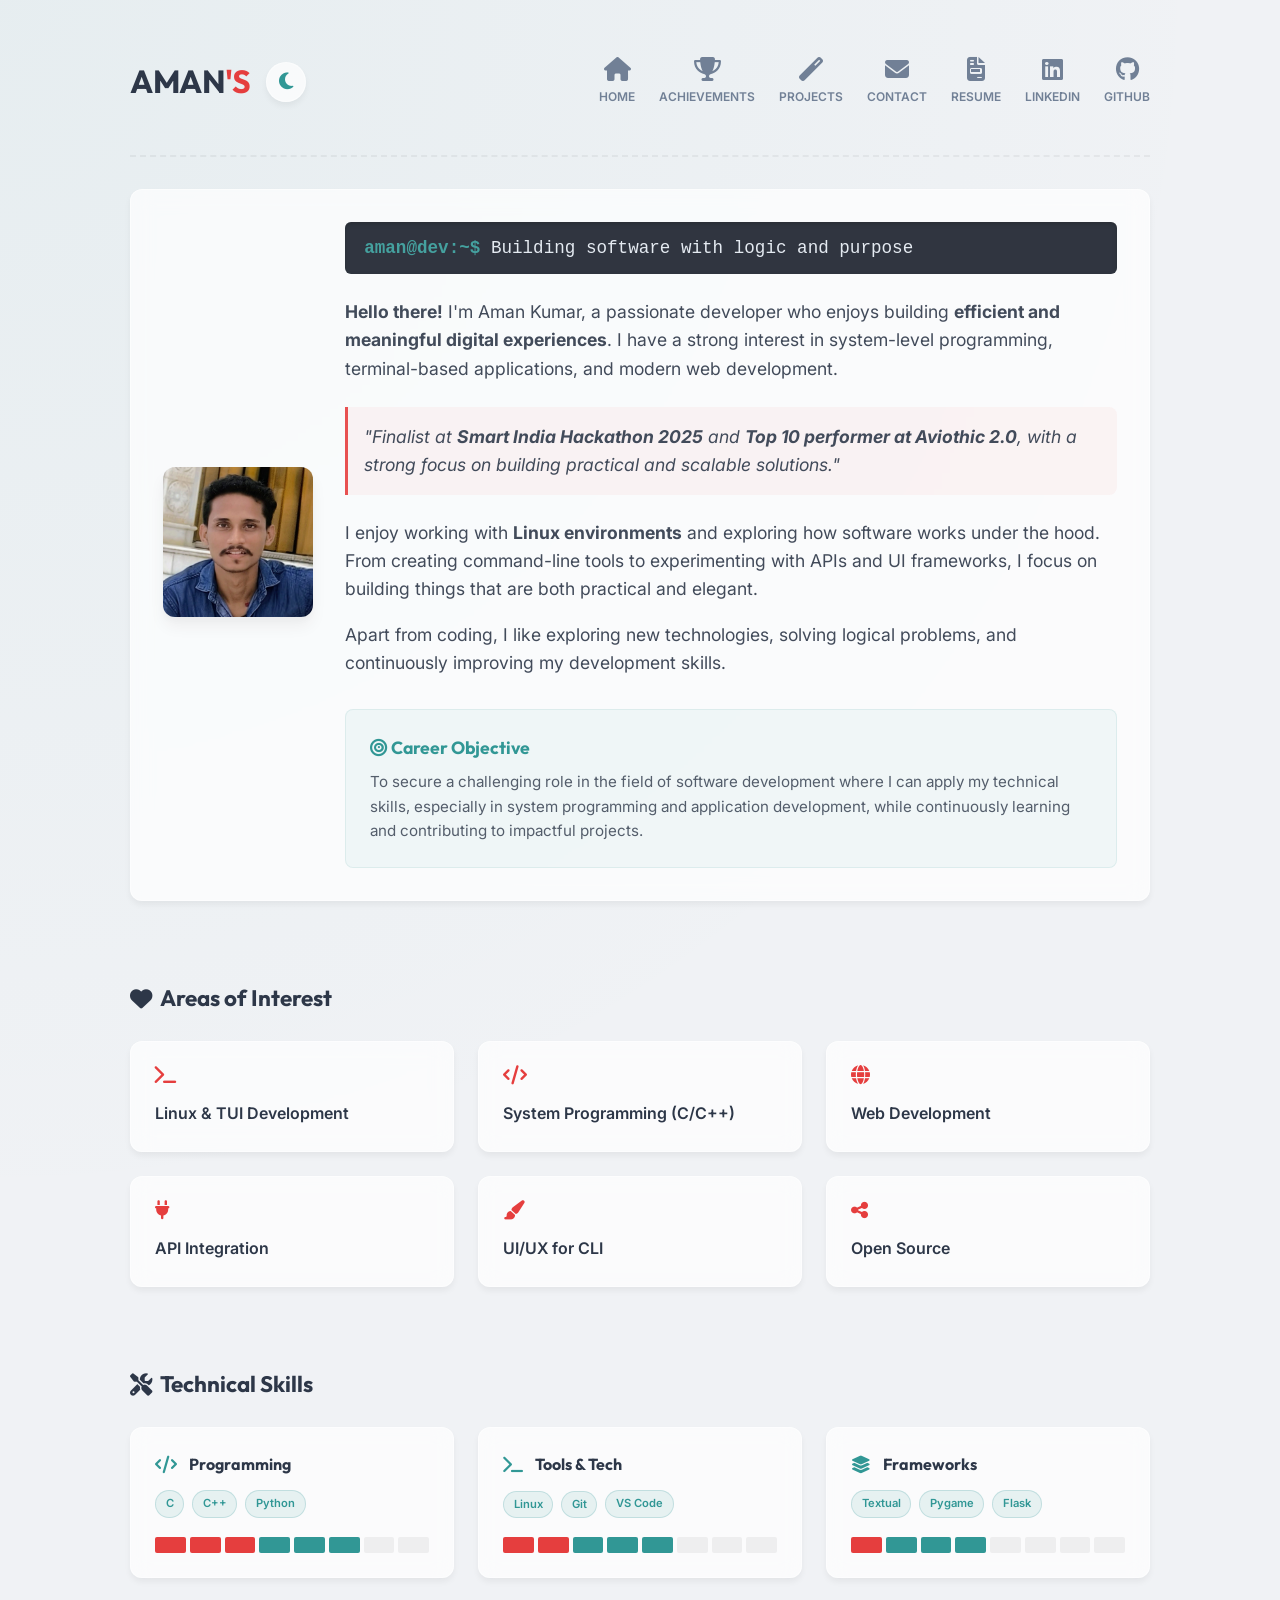
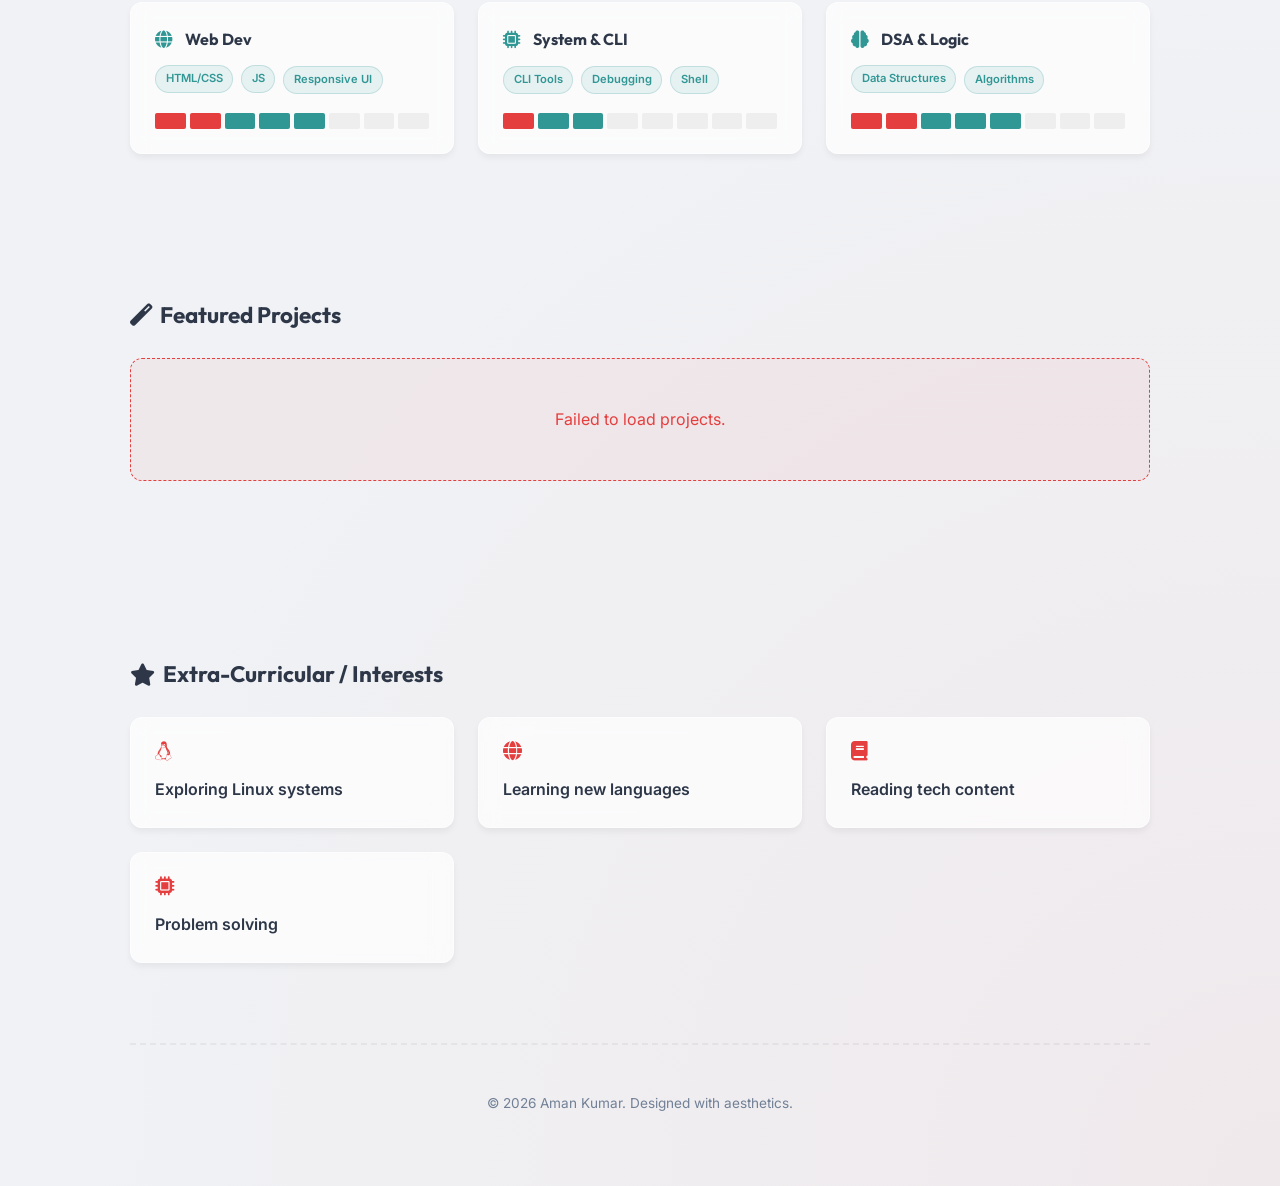
==== index.html @ e07012b9 "Update index.html with explicit featured projects" ====
<!DOCTYPE html>
<html lang="en">

<head>
    <meta charset="UTF-8">
    <meta name="viewport" content="width=device-width, initial-scale=1.0">
    <title>Aman's Portfolio</title>
    <meta name="description" content="A professional portfolio showcasing Aman's web development skills and projects.">
    <link rel="stylesheet" href="style.css">
    <!-- FontAwesome -->
    <link rel="stylesheet" href="https://cdnjs.cloudflare.com/ajax/libs/font-awesome/6.4.0/css/all.min.css">
    <!-- Google Fonts -->
    <link rel="preconnect" href="https://fonts.googleapis.com">
    <link rel="preconnect" href="https://fonts.gstatic.com" crossorigin>
    <link
        href="https://fonts.googleapis.com/css2?family=Inter:wght@300;400;500;600;700&family=Outfit:wght@500;700&display=swap"
        rel="stylesheet">
</head>

<body>
    <div class="shooting-stars-container">
        <div class="star"></div>
        <div class="star"></div>
        <div class="star"></div>
        <div class="star"></div>
        <div class="star"></div>
        <div class="star"></div>
    </div>

    <!-- Full-Screen Loader -->
    <div class="loader-wrapper" id="loader">
        <div class="loader-border">
            <div class="loader-core"></div>
        </div>
        <p class="loader-text">Loading...</p>
    </div>

    <div class="container" id="portfolio-content">
        <!-- Header Section -->
        <header class="header">
            <div class="logo">
                <h1>AMAN<span class="highlight-text">'S</span></h1>
                <button class="theme-toggle" id="theme-toggle" aria-label="Toggle dark mode">
                    <i class="fas fa-moon"></i>
                    <i class="fas fa-sun"></i>
                </button>
            </div>
            <nav class="main-nav">
                <ul>
                    <li><a href="index.html" class="nav-item"><i class="fas fa-home"></i><span>HOME</span></a></li>
                    <li><a href="achievements.html" class="nav-item"><i class="fas fa-trophy"></i><span>ACHIEVEMENTS</span></a></li>
                    <li><a href="projects.html" class="nav-item"><i class="fas fa-magic"></i><span>PROJECTS</span></a></li>
                    <li><a href="contact.html" class="nav-item"><i class="fas fa-envelope"></i><span>CONTACT</span></a></li>
                    <li><a href="resume.html" class="nav-item"><i class="fas fa-file-invoice"></i><span>RESUME</span></a></li>
                    <li><a href="https://www.linkedin.com/in/aman-kumar-44b4183a0/" class="nav-item" target="_blank"><i class="fab fa-linkedin"></i><span>LINKEDIN</span></a></li>

                    <li><a href="https://github.com/Aman-codes0-0" class="nav-item" target="_blank"><i class="fab fa-github"></i><span>GITHUB</span></a></li>
                </ul>
            </nav>
        </header>

        <!-- Hero Section -->
        <section class="hero glass-panel">
            <div class="profile-image-container">
                <!-- Image will be generated and placed here -->
                <img src="aman.jpeg" alt="Profile Picture" class="profile-pic" id="profileImg"
                    onerror="this.src='https://placehold.co/150x150/eff1f5/4c4f69?text=Profile'">
            </div>
            <div class="bio">
                <p class="tagline"><span class="terminal-prompt">aman@dev:~$</span> Building software with logic and purpose</p>
                <p><strong>Hello there!</strong> I'm Aman Kumar, a passionate developer who enjoys building <strong>efficient and meaningful digital experiences</strong>. I have a strong interest in system-level programming, terminal-based applications, and modern web development.</p>
                <p style="border-left: 3px solid var(--accent-red); padding-left: 1rem; font-style: italic; background: rgba(229, 62, 62, 0.05); padding: 1rem; border-radius: 0 8px 8px 0; margin: 1.5rem 0;">"Finalist at <strong>Smart India Hackathon 2025</strong> and <strong>Top 10 performer at Aviothic 2.0</strong>, with a strong focus on building practical and scalable solutions."</p>
                <p>I enjoy working with <strong>Linux environments</strong> and exploring how software works under the hood. From creating command-line tools to experimenting with APIs and UI frameworks, I focus on building things that are both practical and elegant.</p>
                <p>Apart from coding, I like exploring new technologies, solving logical problems, and continuously improving my development skills.</p>
                
                <div class="career-objective">
                    <h3><i class="fas fa-bullseye"></i> Career Objective</h3>
                    <p>To secure a challenging role in the field of software development where I can apply my technical skills, especially in system programming and application development, while continuously learning and contributing to impactful projects.</p>
                </div>


            </div>
        </section>

        <!-- Areas of Interest Section -->
        <section class="areas-section">
            <div class="section-header">
                <h2><i class="fas fa-heart"></i> Areas of Interest</h2>
            </div>
            <div class="areas-list">
                <div class="area-item glass-panel">
                    <i class="fas fa-terminal"></i>
                    <span>Linux & TUI Development</span>
                </div>
                <div class="area-item glass-panel">
                    <i class="fas fa-code"></i>
                    <span>System Programming (C/C++)</span>
                </div>
                <div class="area-item glass-panel">
                    <i class="fas fa-globe"></i>
                    <span>Web Development</span>
                </div>
                <div class="area-item glass-panel">
                    <i class="fas fa-plug"></i>
                    <span>API Integration</span>
                </div>
                <div class="area-item glass-panel">
                    <i class="fas fa-paint-brush"></i>
                    <span>UI/UX for CLI</span>
                </div>
                <div class="area-item glass-panel">
                    <i class="fas fa-share-alt"></i>
                    <span>Open Source</span>
                </div>
            </div>
        </section>

        <!-- Skills Section -->
        <section class="skills-section">
            <div class="section-header">
                <h2><i class="fas fa-tools"></i> Technical Skills</h2>
            </div>
            <div class="skills-grid">
                <div class="skill-card glass-panel">
                    <h3><i class="fas fa-code"></i> Programming</h3>
                    <div class="skill-tags">
                        <span class="skill-chip">C</span>
                        <span class="skill-chip">C++</span>
                        <span class="skill-chip">Python</span>
                    </div>
                    <div class="progress-segmented">
                        <div class="segment fill-red"></div>
                        <div class="segment fill-red"></div>
                        <div class="segment fill-red"></div>
                        <div class="segment fill-primary"></div>
                        <div class="segment fill-primary"></div>
                        <div class="segment fill-primary"></div>
                        <div class="segment empty"></div>
                        <div class="segment empty"></div>
                    </div>
                </div>
                <div class="skill-card glass-panel">
                    <h3><i class="fas fa-terminal"></i> Tools & Tech</h3>
                    <div class="skill-tags">
                        <span class="skill-chip">Linux</span>
                        <span class="skill-chip">Git</span>
                        <span class="skill-chip">VS Code</span>
                    </div>
                    <div class="progress-segmented">
                        <div class="segment fill-red"></div>
                        <div class="segment fill-red"></div>
                        <div class="segment fill-primary"></div>
                        <div class="segment fill-primary"></div>
                        <div class="segment fill-primary"></div>
                        <div class="segment empty"></div>
                        <div class="segment empty"></div>
                        <div class="segment empty"></div>
                    </div>
                </div>
                <div class="skill-card glass-panel">
                    <h3><i class="fas fa-layer-group"></i> Frameworks</h3>
                    <div class="skill-tags">
                        <span class="skill-chip">Textual</span>
                        <span class="skill-chip">Pygame</span>
                        <span class="skill-chip">Flask</span>
                    </div>
                    <div class="progress-segmented">
                        <div class="segment fill-red"></div>
                        <div class="segment fill-primary"></div>
                        <div class="segment fill-primary"></div>
                        <div class="segment fill-primary"></div>
                        <div class="segment empty"></div>
                        <div class="segment empty"></div>
                        <div class="segment empty"></div>
                        <div class="segment empty"></div>
                    </div>
                </div>
                <div class="skill-card glass-panel">
                    <h3><i class="fas fa-globe"></i> Web Dev</h3>
                    <div class="skill-tags">
                        <span class="skill-chip">HTML/CSS</span>
                        <span class="skill-chip">JS</span>
                        <span class="skill-chip">Responsive UI</span>
                    </div>
                    <div class="progress-segmented">
                        <div class="segment fill-red"></div>
                        <div class="segment fill-red"></div>
                        <div class="segment fill-primary"></div>
                        <div class="segment fill-primary"></div>
                        <div class="segment fill-primary"></div>
                        <div class="segment empty"></div>
                        <div class="segment empty"></div>
                        <div class="segment empty"></div>
                    </div>
                </div>
                <div class="skill-card glass-panel">
                    <h3><i class="fas fa-microchip"></i> System & CLI</h3>
                    <div class="skill-tags">
                        <span class="skill-chip">CLI Tools</span>
                        <span class="skill-chip">Debugging</span>
                        <span class="skill-chip">Shell</span>
                    </div>
                    <div class="progress-segmented">
                        <div class="segment fill-red"></div>
                        <div class="segment fill-primary"></div>
                        <div class="segment fill-primary"></div>
                        <div class="segment empty"></div>
                        <div class="segment empty"></div>
                        <div class="segment empty"></div>
                        <div class="segment empty"></div>
                        <div class="segment empty"></div>
                    </div>
                </div>
                <div class="skill-card glass-panel">
                    <h3><i class="fas fa-brain"></i> DSA & Logic</h3>
                    <div class="skill-tags">
                        <span class="skill-chip">Data Structures</span>
                        <span class="skill-chip">Algorithms</span>
                    </div>
                    <div class="progress-segmented">
                        <div class="segment fill-red"></div>
                        <div class="segment fill-red"></div>
                        <div class="segment fill-primary"></div>
                        <div class="segment fill-primary"></div>
                        <div class="segment fill-primary"></div>
                        <div class="segment empty"></div>
                        <div class="segment empty"></div>
                        <div class="segment empty"></div>
                    </div>
                </div>
            </div>

        </section>

        <!-- Projects Section -->
        <section class="projects-section" id="projects">
            <div class="section-header">
                <h2><i class="fas fa-magic"></i> Featured Projects</h2>
            </div>
            <div class="projects-grid" id="github-projects">
                <!-- Loading State -->
                <div class="project-loader">
                    <div class="loader-border">
                        <div class="loader-core"></div>
                    </div>
                    <p>Fetching repositories from GitHub...</p>
                </div>
            </div>
        </section>

        <!-- Extra-Curricular Section -->
        <section class="interests-section">
            <div class="section-header">
                <h2><i class="fas fa-star"></i> Extra-Curricular / Interests</h2>
            </div>
            <div class="interest-list">
                <div class="interest-item glass-panel">
                    <i class="fab fa-linux"></i>
                    <span>Exploring Linux systems</span>
                </div>
                <div class="interest-item glass-panel">
                    <i class="fas fa-globe"></i>
                    <span>Learning new languages</span>
                </div>
                <div class="interest-item glass-panel">
                    <i class="fas fa-book"></i>
                    <span>Reading tech content</span>
                </div>
                <div class="interest-item glass-panel">
                    <i class="fas fa-microchip"></i>
                    <span>Problem solving</span>
                </div>
            </div>
        </section>

        <!-- Footer Section -->
        <footer>
            <p>&copy; 2026 Aman Kumar. Designed with aesthetics.</p>
        </footer>
    </div>
    <script>
        // Theme Management
        const themeToggle = document.getElementById('theme-toggle');
        const currentTheme = localStorage.getItem('theme');

        if (currentTheme) {
            document.documentElement.setAttribute('data-theme', currentTheme);
        }

        themeToggle.addEventListener('click', () => {
            let theme = document.documentElement.getAttribute('data-theme');
            if (theme === 'dark') {
                theme = 'light';
                document.documentElement.removeAttribute('data-theme');
            } else {
                theme = 'dark';
                document.documentElement.setAttribute('data-theme', 'dark');
            }
            localStorage.setItem('theme', theme);
        });

        // Hide loader when page is fully loaded
        window.addEventListener('load', function () {
            setTimeout(function () {
                const loader = document.getElementById('loader');
                if (loader) {
                    loader.style.opacity = '0';
                    loader.style.pointerEvents = 'none';
                }
            }, 500); 
            
            // Fetch GitHub Projects
            fetchGitHubProjects();
        });

        async function fetchGitHubProjects() {
            const container = document.getElementById('github-projects');
            const username = 'Aman-codes0-0';
            
            try {
                // Fetch all repos to sort them by stars manually
                const response = await fetch(`https://api.github.com/users/${username}/repos?per_page=100`);
                if (!response.ok) throw new Error('GitHub API request failed');
                
                const allRepos = await response.json();
                
                // List of explicit featured projects
                const featuredRepoNames = ['Termi-music', 'LexAnalytica', 'Aviothic2.0_codeforgers'];
                const originalRepos = featuredRepoNames.map(name => 
                    allRepos.find(r => r.name.toLowerCase() === name.toLowerCase())
                ).filter(Boolean);
                
                container.innerHTML = '';
                
                if (originalRepos.length === 0) {
                    container.innerHTML = '<p class="error-msg">No public repositories found.</p>';
                    return;
                }

                // Process each repo in parallel
                const projectPromises = originalRepos.map(async (repo, index) => {
                    const card = document.createElement('div');
                    card.className = 'project-card glass-panel';
                    card.style.animationDelay = `${index * 0.1}s`;
                    
                    const colors = ['#319795', '#e53e3e', '#4fd1c5', '#f87171', '#6366f1', '#a855f7'];
                    const randomColor = colors[index % colors.length];
                    const ogImageUrl = `https://opengraph.githubassets.com/1/${username}/${repo.name}`;
                    
                    // Fetch images from README
                    let images = [ogImageUrl]; // Default to OG image
                    try {
                        const readmeResponse = await fetch(`https://api.github.com/repos/${username}/${repo.name}/readme`);
                        if (readmeResponse.ok) {
                            const readmeData = await readmeResponse.json();
                            const content = atob(readmeData.content);
                            
                            // Regex to find images
                            const imgRegex = /(?:!\[.*?\]\((.*?)\)|<img.*?src=["'](.*?)["'])/g;
                            let match;
                            const extractedImages = [];
                            
                            while ((match = imgRegex.exec(content)) !== null) {
                                let imgUrl = match[1] || match[2];
                                if (imgUrl && !imgUrl.startsWith('http')) {
                                    // Resolve relative paths
                                    imgUrl = `https://raw.githubusercontent.com/${username}/${repo.name}/${repo.default_branch || 'main'}/${imgUrl.replace(/^\.\//, '')}`;
                                }
                                if (imgUrl && !imgUrl.includes('.svg')) { // Skip icons/badges
                                    extractedImages.push(imgUrl);
                                }
                            }
                            
                            if (extractedImages.length > 0) {
                                images = extractedImages.slice(0, 5); // Max 5 images
                            }
                        }
                    } catch (e) {
                        console.warn(`Could not fetch README for ${repo.name}`, e);
                    }

                    let langIcon = 'fa-code';
                    if (repo.language === 'Python') langIcon = 'fa-brands fa-python';
                    else if (repo.language === 'JavaScript') langIcon = 'fa-brands fa-js';
                    else if (repo.language === 'TypeScript') langIcon = 'fa-brands fa-js';
                    else if (repo.language === 'C++') langIcon = 'fa-solid fa-c';
                    else if (repo.language === 'HTML') langIcon = 'fa-brands fa-html5';
                    else if (repo.language === 'CSS') langIcon = 'fa-brands fa-css3-alt';

                    card.innerHTML = `
                        <div class="project-image" id="slider-${repo.id}">
                            <div class="slider-container">
                                ${images.map(img => `<div class="slide"><img src="${img}" alt="${repo.name}" onerror="this.src='${ogImageUrl}'"></div>`).join('')}
                            </div>
                            ${images.length > 1 ? `
                                <button class="slider-arrow arrow-prev" onclick="moveSlider('${repo.id}', -1)"><i class="fas fa-chevron-left"></i></button>
                                <button class="slider-arrow arrow-next" onclick="moveSlider('${repo.id}', 1)"><i class="fas fa-chevron-right"></i></button>
                                <div class="slider-dots">
                                    ${images.map((_, i) => `<div class="dot ${i === 0 ? 'active' : ''}" onclick="setSlider('${repo.id}', ${i})"></div>`).join('')}
                                </div>
                            ` : ''}
                        </div>
                        <div class="project-content">
                            <h3>${repo.name}</h3>
                            <p class="client">${repo.description || 'Exploring code and building solutions. Check out the repository for more details.'}</p>
                            <div class="project-stats">
                                <span><i class="fas fa-star"></i> ${repo.stargazers_count}</span>
                                <span><i class="fas fa-code-branch"></i> ${repo.forks_count}</span>
                                ${repo.language ? `<span><i class="${langIcon}" style="color: ${randomColor}"></i> ${repo.language}</span>` : ''}
                            </div>
                            <div class="tags">
                                <a href="${repo.html_url}" target="_blank" class="tag tag-primary">View Repo <i class="fas fa-external-link-alt" style="font-size: 0.7rem;"></i></a>
                            </div>
                        </div>
                    `;
                    container.appendChild(card);
                    
                    // Initialize state for this slider
                    sliderStates[repo.id] = { current: 0, total: images.length };
                });
                
                await Promise.all(projectPromises);
                
            } catch (error) {
                console.error('Error fetching GitHub repos:', error);
                container.innerHTML = `<div class="error-msg"><p>Failed to load projects.</p></div>`;
            }
        }

        const sliderStates = {};

        function moveSlider(id, direction) {
            const state = sliderStates[id];
            state.current = (state.current + direction + state.total) % state.total;
            updateSliderUI(id);
        }

        function setSlider(id, index) {
            sliderStates[id].current = index;
            updateSliderUI(id);
        }

        function updateSliderUI(id) {
            const state = sliderStates[id];
            const container = document.querySelector(`#slider-${id} .slider-container`);
            const dots = document.querySelectorAll(`#slider-${id} .dot`);
            
            container.style.transform = `translateX(-${state.current * 100}%)`;
            dots.forEach((dot, i) => {
                dot.classList.toggle('active', i === state.current);
            });
        }
    </script>
</body>

</html>
---- style.css ----
/* Base Variables and Reset */
:root {
    --bg-color: #f0f2f5;
    --text-color: #2d3748;
    --text-light: #718096;
    --primary-color: #319795;
    --accent-red: #e53e3e;
    --card-bg: rgba(255, 255, 255, 0.7);
    --border-color: rgba(255, 255, 255, 0.5);
    --shadow-sm: 0 4px 6px rgba(0, 0, 0, 0.05);
    --shadow-md: 0 10px 15px rgba(0, 0, 0, 0.05), 0 4px 6px rgba(0, 0, 0, 0.02);
    --shadow-hover: 0 20px 25px rgba(0, 0, 0, 0.1), 0 10px 10px rgba(0, 0, 0, 0.04);
    --transition: all 0.3s cubic-bezier(0.25, 0.8, 0.25, 1);
    --header-dashed: rgba(0, 0, 0, 0.05);
}

[data-theme="dark"] {
    --bg-color: #020617; /* Deep space black */
    --text-color: #f1f5f9;
    --text-light: #94a3b8;
    --primary-color: #4fd1c5;
    --accent-red: #f87171;
    --card-bg: rgba(15, 23, 42, 0.7);
    --border-color: rgba(255, 255, 255, 0.1);
    --header-dashed: rgba(255, 255, 255, 0.05);
}

[data-theme="dark"] body {
    background-image: 
        radial-gradient(1px 1px at 25px 35px, white, rgba(255, 255, 255, 0)),
        radial-gradient(1px 1px at 50px 100px, white, rgba(255, 255, 255, 0)),
        radial-gradient(1.5px 1.5px at 125px 45px, white, rgba(255, 255, 255, 0)),
        radial-gradient(1px 1px at 150px 150px, white, rgba(255, 255, 255, 0)),
        radial-gradient(1.5px 1.5px at 200px 75px, white, rgba(255, 255, 255, 0)),
        radial-gradient(circle at 50% 50%, rgba(79, 209, 197, 0.05), transparent 60%),
        radial-gradient(circle at 80% 20%, rgba(248, 113, 113, 0.05), transparent 50%);
    background-size: 250px 250px, 250px 250px, 250px 250px, 250px 250px, 250px 250px, 100% 100%, 100% 100%;
    animation: spaceMove 150s linear infinite, twinkleStars 8s ease-in-out infinite;
    position: relative;
    overflow-x: hidden;
}

/* Shooting Stars Container */
.shooting-stars-container {
    position: fixed;
    top: 0;
    left: 0;
    width: 100%;
    height: 100%;
    z-index: -1;
    pointer-events: none;
    display: none;
}

[data-theme="dark"] .shooting-stars-container {
    display: block;
}

.star {
    position: absolute;
    width: 2px;
    height: 100px;
    background: linear-gradient(to bottom, #fff, transparent);
    opacity: 0;
    transform: rotate(45deg);
}

/* Individual Star Animations */
.star:nth-child(1) { top: -10%; left: 80%; animation: shoot1 15s infinite; }
.star:nth-child(2) { top: -10%; left: 40%; animation: shoot2 25s infinite; animation-delay: 5s; }
.star:nth-child(3) { top: -10%; left: 60%; animation: shoot1 20s infinite; animation-delay: 10s; }
.star:nth-child(4) { top: -10%; left: 90%; animation: shoot2 18s infinite; animation-delay: 2s; }
.star:nth-child(5) { top: -10%; left: 20%; animation: shoot1 22s infinite; animation-delay: 15s; }
.star:nth-child(6) { top: -10%; left: 70%; animation: shoot2 30s infinite; animation-delay: 7s; }

@keyframes shoot1 {
    0% { transform: translate(0, 0) rotate(45deg); opacity: 0; }
    1% { opacity: 1; }
    5% { transform: translate(-100vw, 100vh) rotate(45deg); opacity: 0; }
    100% { transform: translate(-100vw, 100vh) rotate(45deg); opacity: 0; }
}

@keyframes shoot2 {
    0% { transform: translate(0, 0) rotate(45deg); opacity: 0; }
    1% { opacity: 1; }
    5% { transform: translate(-80vw, 80vh) rotate(45deg); opacity: 0; }
    100% { transform: translate(-80vw, 80vh) rotate(45deg); opacity: 0; }
}

@keyframes spaceMove {
    from { background-position: 0 0, 0 0, 0 0, 0 0, 0 0, 0 0, 0 0; }
    to { background-position: 250px 500px, -250px 250px, 500px -250px, 250px -500px, -500px 250px, 0 0, 0 0; }
}

@keyframes twinkleStars {
    0%, 100% { opacity: 0.8; }
    50% { opacity: 1; }
}



* {
    margin: 0;
    padding: 0;
    box-sizing: border-box;
}

html {
    scroll-behavior: smooth;
}

body {
    font-family: 'Inter', sans-serif;
    background-color: var(--bg-color);
    background-image: radial-gradient(circle at top left, rgba(49, 151, 149, 0.05) 0%, transparent 40%),
        radial-gradient(circle at bottom right, rgba(229, 62, 62, 0.05) 0%, transparent 40%);
    color: var(--text-color);
    line-height: 1.6;
    min-height: 100vh;
    transition: background-color 0.5s ease, background-image 0.5s ease;
}


h1,
h2,
h3,
h4 {
    font-family: 'Outfit', sans-serif;
    color: var(--text-color);
}

a {
    text-decoration: none;
    color: inherit;
    transition: var(--transition);
}

ul {
    list-style: none;
}

.container {
    max-width: 1100px;
    margin: 0 auto;
    padding: clamp(1rem, 5vw, 2.5rem);
    width: 100%;
}

/* Typography Highlights */
.highlight-text {
    color: var(--accent-red);
}

.highlight-link {
    color: var(--accent-red);
    font-weight: 500;
}

.highlight-link:hover {
    color: #c53030;
    text-decoration: underline;
}

/* Glassmorphism Panel Utility */
.glass-panel {
    background: var(--card-bg);
    backdrop-filter: blur(10px);
    -webkit-backdrop-filter: blur(10px);
    border: 1px solid var(--border-color);
    border-radius: 12px;
    box-shadow: var(--shadow-sm);
    transition: var(--transition);
}

.glass-panel:hover {
    box-shadow: var(--shadow-md);
}

/* Full-Screen Loader */
.loader-wrapper {
    position: fixed;
    top: 0;
    left: 0;
    width: 100vw;
    height: 100vh;
    background-color: var(--bg-color);
    display: flex;
    flex-direction: column;
    justify-content: center;
    align-items: center;
    z-index: 9999;
    transition: opacity 0.5s ease;
}

.loader-border {
    width: 80px;
    height: 80px;
    border: 5px solid rgba(49, 151, 149, 0.2);
    border-top-color: var(--primary-color);
    border-radius: 50%;
    animation: spin 1s linear infinite;
    margin-bottom: 1.5rem;
    display: flex;
    justify-content: center;
    align-items: center;
}

.loader-core {
    width: 24px;
    height: 24px;
    background-color: var(--accent-red);
    border-radius: 50%;
    animation: pulse 1s ease-in-out infinite alternate;
}

.loader-text {
    font-family: 'Outfit', sans-serif;
    font-weight: 700;
    font-size: 1.2rem;
    color: var(--primary-color);
    letter-spacing: 2px;
    text-transform: uppercase;
    animation: pulse-text 1.5s ease-in-out infinite alternate;
}

@keyframes spin {
    to {
        transform: rotate(360deg);
    }
}

@keyframes pulse {
    from {
        transform: scale(0.8);
        opacity: 0.5;
    }

    to {
        transform: scale(1.2);
        opacity: 1;
    }
}

@keyframes pulse-text {
    from {
        opacity: 0.5;
    }

    to {
        opacity: 1;
    }
}

/* Header */
.header {
    display: flex;
    justify-content: space-between;
    align-items: center;
    padding: 1rem 0 3rem;
    border-bottom: 2px dashed var(--header-dashed);
    margin-bottom: 2rem;
}

.logo {
    display: flex;
    align-items: center;
    gap: 1rem;
}

.logo h1 {
    font-size: 2rem;
    font-weight: 700;
    letter-spacing: -0.5px;
}

.main-nav ul {
    display: flex;
    gap: 1.5rem;
}

.nav-item {
    display: flex;
    flex-direction: column;
    align-items: center;
    font-size: 0.75rem;
    font-weight: 600;
    text-transform: uppercase;
    color: var(--text-light);
    gap: 0.4rem;
}

.nav-item i {
    font-size: 1.5rem;
    transition: var(--transition);
}

.nav-item:hover {
    color: var(--text-color);
}

.nav-item:hover i {
    transform: translateY(-3px);
    color: var(--accent-red);
}

/* Hero Section */
.hero {
    display: flex;
    align-items: center;
    padding: 2rem;
    gap: 2rem;
    margin-bottom: 3rem;
}

.profile-image-container {
    flex-shrink: 0;
}

.profile-pic {
    width: 150px;
    height: 150px;
    border-radius: 12px;
    object-fit: cover;
    box-shadow: var(--shadow-md);
}

.bio p {
    font-size: 1.1rem;
    color: var(--text-color);
    opacity: 0.9;
    margin-bottom: 1.1rem;
}

.tagline {
    font-size: 1.1rem !important;
    color: #e2e8f0 !important;
    padding: 0.75rem 1.2rem;
    border-radius: 6px;
    font-family: 'Courier New', Courier, monospace;
    display: block;
    width: 100%;
    margin-bottom: 1.5rem !important;
    background: #1a202c;
    box-shadow: inset 0 2px 4px rgba(0,0,0,0.3);
    word-break: break-all;
    overflow-wrap: break-word;
}

.terminal-prompt {
    color: var(--primary-color);
    font-weight: 700;
}

.career-objective {
    margin-top: 2rem;
    padding: 1.5rem;
    background: rgba(49, 151, 149, 0.05);
    border-radius: 8px;
    border: 1px solid rgba(49, 151, 149, 0.1);
}

.career-objective h3 {
    font-size: 1.1rem;
    margin-bottom: 0.5rem;
    color: var(--primary-color);
}

.career-objective p {
    font-size: 0.95rem;
    color: var(--text-color);
    opacity: 0.8;
    margin-bottom: 0;
}

/* Sections Header */
.section-header {
    display: flex;
    align-items: center;
    margin-bottom: 1.5rem;
}

.section-header h2 {
    font-size: 1.4rem;
    display: flex;
    align-items: center;
    gap: 0.5rem;
}

/* Skills Section */
.skills-section {
    margin-bottom: 3rem;
}

.skills-grid {
    display: grid;
    grid-template-columns: repeat(3, 1fr);
    gap: 1.5rem;
}

.skill-card h3 {
    font-size: 1rem;
    margin-bottom: 0.8rem;
    display: flex;
    align-items: center;
    gap: 0.75rem;
}

.skill-card h3 i {
    color: var(--primary-color);
    font-size: 1.1rem;
}

.skill-tags {
    display: flex;
    flex-wrap: wrap;
    gap: 0.5rem;
    margin-bottom: 1.2rem;
}

.skill-chip {
    font-size: 0.7rem;
    font-weight: 600;
    padding: 0.25rem 0.6rem;
    background: rgba(49, 151, 149, 0.1);
    color: var(--primary-color);
    border: 1px solid rgba(49, 151, 149, 0.2);
    border-radius: 50px;
    transition: var(--transition);
}

.skill-card:hover .skill-chip {
    background: var(--primary-color);
    color: white;
}

.skill-card {
    padding: 1.5rem;
    position: relative;
    transition: transform 0.4s cubic-bezier(0.175, 0.885, 0.32, 1.275), 
                box-shadow 0.4s ease, 
                border-color 0.4s ease;
}

.skill-card:hover {
    transform: translateY(-10px) scale(1.02);
    border-color: var(--primary-color);
    box-shadow: 0 10px 30px rgba(79, 209, 197, 0.2);
}

[data-theme="dark"] .skill-card:hover {
    box-shadow: 0 0 20px rgba(79, 209, 197, 0.3);
}


.progress-segmented {
    display: flex;
    gap: 4px;
}

.segment {
    height: 16px;
    flex: 1;
    border-radius: 2px;
}

.segment.fill-red {
    background-color: var(--accent-red);
}

.segment.fill-primary {
    background-color: var(--primary-color);
}

.segment.empty {
    background-color: rgba(0, 0, 0, 0.05);
}

/* Projects Section */
.projects-section, .projects-page-content {
    padding: 6rem 0;
}

.projects-grid {
    display: grid;
    grid-template-columns: repeat(3, 1fr);
    gap: 2rem 1.5rem;
}

.project-card {
    opacity: 0;
    animation: cardEntrance 0.6s ease forwards;
    border: 1px solid var(--border-color);
    background: var(--card-bg);
    display: flex;
    flex-direction: column;
    overflow: hidden;
    transition: all 0.4s cubic-bezier(0.175, 0.885, 0.32, 1.275);
}

.project-card:hover {
    transform: translateY(-10px) scale(1.02);
    border-color: var(--primary-color);
    box-shadow: 0 0 20px rgba(79, 209, 197, 0.2), 
                0 0 40px rgba(79, 209, 197, 0.1);
}

[data-theme="dark"] .project-card:hover {
    box-shadow: 0 0 25px rgba(79, 209, 197, 0.4), 
                0 0 50px rgba(79, 209, 197, 0.1);
    background: rgba(15, 23, 42, 0.9);
}

.project-image {
    width: 100%;
    height: 180px;
    overflow: hidden;
    position: relative;
    background: #1a202c;
    border-bottom: 1px solid var(--border-color);
}

.slider-container {
    width: 100%;
    height: 100%;
    display: flex;
    transition: transform 0.5s cubic-bezier(0.4, 0, 0.2, 1);
}

.slide {
    min-width: 100%;
    height: 100%;
    position: relative;
}

.slide img {
    width: 100%;
    height: 100%;
    object-fit: cover;
}

.slider-arrow {
    position: absolute;
    top: 50%;
    transform: translateY(-50%);
    background: rgba(0, 0, 0, 0.5);
    color: white;
    width: 30px;
    height: 30px;
    border-radius: 50%;
    display: flex;
    justify-content: center;
    align-items: center;
    cursor: pointer;
    z-index: 10;
    border: none;
    opacity: 0;
    transition: opacity 0.3s ease;
    font-size: 0.8rem;
}

.project-card:hover .slider-arrow {
    opacity: 1;
}

.arrow-prev { left: 10px; }
.arrow-next { right: 10px; }

.slider-dots {
    position: absolute;
    bottom: 10px;
    left: 50%;
    transform: translateX(-50%);
    display: flex;
    gap: 5px;
    z-index: 10;
}

.dot {
    width: 6px;
    height: 6px;
    border-radius: 50%;
    background: rgba(255, 255, 255, 0.3);
    cursor: pointer;
    transition: background 0.3s ease;
}

.dot.active {
    background: var(--primary-color);
    transform: scale(1.2);
}

.project-image::after {
    content: '';
    position: absolute;
    top: 0;
    left: 0;
    width: 100%;
    height: 100%;
    background: linear-gradient(to bottom, transparent 70%, rgba(0,0,0,0.4));
    pointer-events: none;
    z-index: 5;
}

.project-content {
    padding: 1.5rem;
    flex-grow: 1;
    display: flex;
    flex-direction: column;
}

.project-content h3 {
    font-size: 1.2rem;
    margin-bottom: 0.75rem;
    color: var(--primary-color);
    letter-spacing: -0.5px;
}

.client {
    font-size: 0.9rem;
    line-height: 1.5;
    color: var(--text-light);
    margin-bottom: 1.5rem;
    display: -webkit-box;
    -webkit-line-clamp: 3;
    line-clamp: 3;
    -webkit-box-orient: vertical;
    overflow: hidden;
}

.project-stats {
    display: flex;
    gap: 1.2rem;
    font-size: 0.85rem;
    font-weight: 500;
    margin-bottom: 1.5rem;
    padding-top: 1rem;
    border-top: 1px dashed var(--border-color);
}

.tags {
    display: flex;
    flex-wrap: wrap;
    gap: 0.6rem;
}

.tag {
    display: inline-flex;
    align-items: center;
    justify-content: center;
    padding: 0.4rem 0.9rem;
    border-radius: 50px;
    font-size: 0.8rem;
    font-weight: 600;
    transition: var(--transition);
    color: white;
    white-space: nowrap;
}

.tag-primary {
    background: var(--primary-color);
}

.tag-red {
    background: var(--accent-red);
}

.tag:hover {
    transform: translateY(-2px);
    box-shadow: 0 5px 15px rgba(0,0,0,0.2);
    filter: brightness(1.1);
}

/* GitHub Dynamic Styles */
.project-stats {
    display: flex;
    gap: 1rem;
    font-size: 0.8rem;
    color: var(--text-light);
    margin-bottom: 1rem;
}

.project-stats span {
    display: flex;
    align-items: center;
    gap: 0.4rem;
}

.project-stats i.fa-star {
    color: #ecc94b; /* Gold */
}

.project-stats i.fa-code-branch {
    color: var(--primary-color);
}

.project-loader {
    grid-column: 1 / -1;
    display: flex;
    flex-direction: column;
    align-items: center;
    padding: 3rem;
    color: var(--primary-color);
    gap: 1rem;
}

.error-msg {
    grid-column: 1 / -1;
    text-align: center;
    padding: 3rem;
    background: rgba(229, 62, 62, 0.05);
    border: 1px dashed var(--accent-red);
    border-radius: 12px;
    color: var(--accent-red);
}

.error-msg i {
    font-size: 2rem;
    margin-bottom: 1rem;
}

.retry-btn {
    margin-top: 1rem;
    padding: 0.5rem 1.5rem;
    background: var(--accent-red);
    color: white;
    border: none;
    border-radius: 4px;
    cursor: pointer;
    font-weight: 600;
}

@keyframes cardEntrance {
    from {
        opacity: 0;
        transform: translateY(20px);
    }
    to {
        opacity: 1;
        transform: translateY(0);
    }
}

.project-card {
    opacity: 0;
    animation: cardEntrance 0.6s ease forwards;
}

/* Footer */
footer {
    text-align: center;
    padding: 3rem 0 2rem;
    font-size: 0.85rem;
    color: var(--text-light);
    border-top: 2px dashed rgba(0, 0, 0, 0.05);
    margin-top: 3rem;
}

/* Responsive */
/* Responsive Design */
@media (max-width: 1024px) {
    .skills-grid, .projects-grid {
        grid-template-columns: repeat(2, 1fr);
    }
}

@media (max-width: 768px) {
    .header {
        flex-direction: column;
        text-align: center;
        gap: 2rem;
        padding-bottom: 2rem;
    }

    .main-nav ul {
        flex-wrap: wrap;
        justify-content: center;
        gap: 1.2rem;
    }

    .hero {
        flex-direction: column;
        text-align: center;
        padding: 1.5rem;
    }

    .profile-pic {
        width: 130px;
        height: 130px;
    }

    .interest-list, .areas-list {
        grid-template-columns: 1fr;
    }

    .section-header h2 {
        font-size: 1.2rem;
    }
    
    .resume-grid {
        grid-template-columns: 1fr !important;
        gap: 2rem !important;
    }
}

@media (max-width: 480px) {
    .container {
        padding: 1rem;
    }

    .logo h1 {
        font-size: 1.7rem;
    }

    .nav-item i {
        font-size: 1.3rem;
    }

    .nav-item span {
        font-size: 0.65rem;
    }

    .skills-grid, .projects-grid {
        grid-template-columns: 1fr;
    }

    .bio p {
        font-size: 1rem;
    }

    .tagline {
        font-size: 0.8rem !important;
        padding: 0.5rem 0.8rem;
        width: 100%;
        white-space: normal;
        line-height: 1.4;
    }

    .hero {
        padding: 1rem;
        width: 100%;
    }

    .bio p {
        font-size: 0.95rem;
    }
}

/* CTA Button */
.cta-button {
    display: inline-flex;
    align-items: center;
    gap: 0.75rem;
    background-color: var(--primary-color);
    color: white;
    padding: 1rem 2rem;
    border-radius: 50px;
    font-size: 1.1rem;
    font-weight: 600;
    box-shadow: var(--shadow-md);
    transition: var(--transition);
}

.cta-button:hover {
    background-color: #28807d;
    /* slightly darker teal */
    transform: translateY(-3px);
    box-shadow: var(--shadow-hover);
    color: white;
}

.cta-button i {
    transition: transform 0.3s ease;
}

/* Theme Toggle Button */
.theme-toggle {
    background: var(--card-bg);
    border: 1px solid var(--border-color);
    width: 40px;
    height: 40px;
    border-radius: 50%;
    display: flex;
    justify-content: center;
    align-items: center;
    cursor: pointer;
    font-size: 1.2rem;
    color: var(--primary-color);
    transition: var(--transition);
    box-shadow: var(--shadow-sm);
}

.theme-toggle:hover {
    transform: rotate(15deg) scale(1.1);
    box-shadow: var(--shadow-md);
}

.theme-toggle .fa-sun { display: none; }
[data-theme="dark"] .theme-toggle .fa-sun { display: block; }
[data-theme="dark"] .theme-toggle .fa-moon { display: none; }

.cta-button:hover i {
    transform: translateY(3px);
    /* small arrow bounce */
}

/* New Sections Styles */
.interests-section, .areas-section, .achievements-section {
    margin-top: 5rem;
    margin-bottom: 5rem;
}


.interest-list, .areas-list {
    display: grid;
    grid-template-columns: repeat(3, 1fr);
    gap: 1.5rem;
}

.interest-item, .area-item {
    padding: 1.5rem;
    display: flex;
    flex-direction: column;
    align-items: flex-start;
    gap: 1rem;
    font-weight: 600;
    transition: transform 0.4s cubic-bezier(0.175, 0.885, 0.32, 1.275), 
                box-shadow 0.4s ease, 
                border-color 0.4s ease;
}

.interest-item:hover, .area-item:hover {
    transform: translateY(-10px) scale(1.02);
    border-color: var(--accent-red);
    box-shadow: 0 10px 30px rgba(229, 62, 62, 0.2);
}

[data-theme="dark"] .interest-item:hover, [data-theme="dark"] .area-item:hover {
    box-shadow: 0 0 20px rgba(229, 62, 62, 0.3);
}

.interest-item i, .area-item i {
    color: var(--accent-red);
    font-size: 1.2rem;
}

.skills-category {
    margin-bottom: 2rem;
}

/* Modal Styles */
.modal-overlay {
    position: fixed;
    top: 0;
    left: 0;
    width: 100%;
    height: 100%;
    background: rgba(2, 6, 23, 0.85);
    backdrop-filter: blur(8px);
    display: none;
    justify-content: center;
    align-items: center;
    z-index: 10000;
    opacity: 0;
    transition: opacity 0.3s ease;
}

.modal-overlay.active {
    display: flex;
    opacity: 1;
}

.modal-content {
    width: 90%;
    max-width: 500px;
    padding: 2.5rem;
    position: relative;
    transform: scale(0.8);
    transition: transform 0.3s cubic-bezier(0.34, 1.56, 0.64, 1);
}

.modal-overlay.active .modal-content {
    transform: scale(1);
}

.close-modal {
    position: absolute;
    top: 1.5rem;
    right: 1.5rem;
    font-size: 1.5rem;
    cursor: pointer;
    color: var(--text-light);
    transition: var(--transition);
}

.close-modal:hover {
    color: var(--accent-red);
    transform: rotate(90deg);
}

.contact-form {
    display: flex;
    flex-direction: column;
    gap: 1.2rem;
}

.form-group {
    display: flex;
    flex-direction: column;
    gap: 0.5rem;
}

.form-group label {
    font-size: 0.85rem;
    font-weight: 600;
    color: var(--text-light);
}

.form-group input, 
.form-group textarea {
    padding: 0.8rem 1rem;
    background: rgba(255, 255, 255, 0.05);
    border: 1px solid var(--border-color);
    border-radius: 8px;
    color: var(--text-color);
    font-family: inherit;
    font-size: 1rem;
    transition: var(--transition);
}

.form-group input:focus, 
.form-group textarea:focus {
    outline: none;
    border-color: var(--primary-color);
    background: rgba(255, 255, 255, 0.1);
    box-shadow: 0 0 15px rgba(79, 209, 197, 0.2);
}

.submit-btn {
    margin-top: 1rem;
    cursor: pointer;
    border: none;
    width: 100%;
    justify-content: center;
}

/* Success Message */
.form-success {
    text-align: center;
    display: none;
}

.form-success i {
    font-size: 3rem;
    color: var(--primary-color);
    margin-bottom: 1rem;
}

/* Print Styles */
@media print {
    /* Hide everything except the main resume card */
    .header, .section-header, .main-nav, .theme-toggle, .cta-button, 
    .shooting-stars-container, .loader-wrapper, footer {
        display: none !important;
    }

    body {
        background: white !important;
        color: black !important;
        margin: 0 !important;
        padding: 0 !important;
    }

    .container {
        padding: 0 !important;
        margin: 0 !important;
        max-width: 100% !important;
    }

    .resume-content {
        margin: 0 !important;
        padding: 0 !important;
    }

    .glass-panel {
        border: none !important;
        box-shadow: none !important;
        background: white !important;
        padding: 0 !important;
        margin: 0 !important;
        width: 100% !important;
    }

    /* Force text to be black and readable */
    h1, h2, h3, h4, p, span, a, i {
        color: black !important;
        text-shadow: none !important;
    }

    .highlight-text, .primary-color {
        color: #319795 !important;
    }

    .tag {
        border: 1px solid #ccc !important;
        color: black !important;
        background: #f9f9f9 !important;
        padding: 2px 8px !important;
    }

    .resume-grid {
        display: grid !important;
        grid-template-columns: 1fr 2fr !important;
        gap: 2rem !important;
    }
}
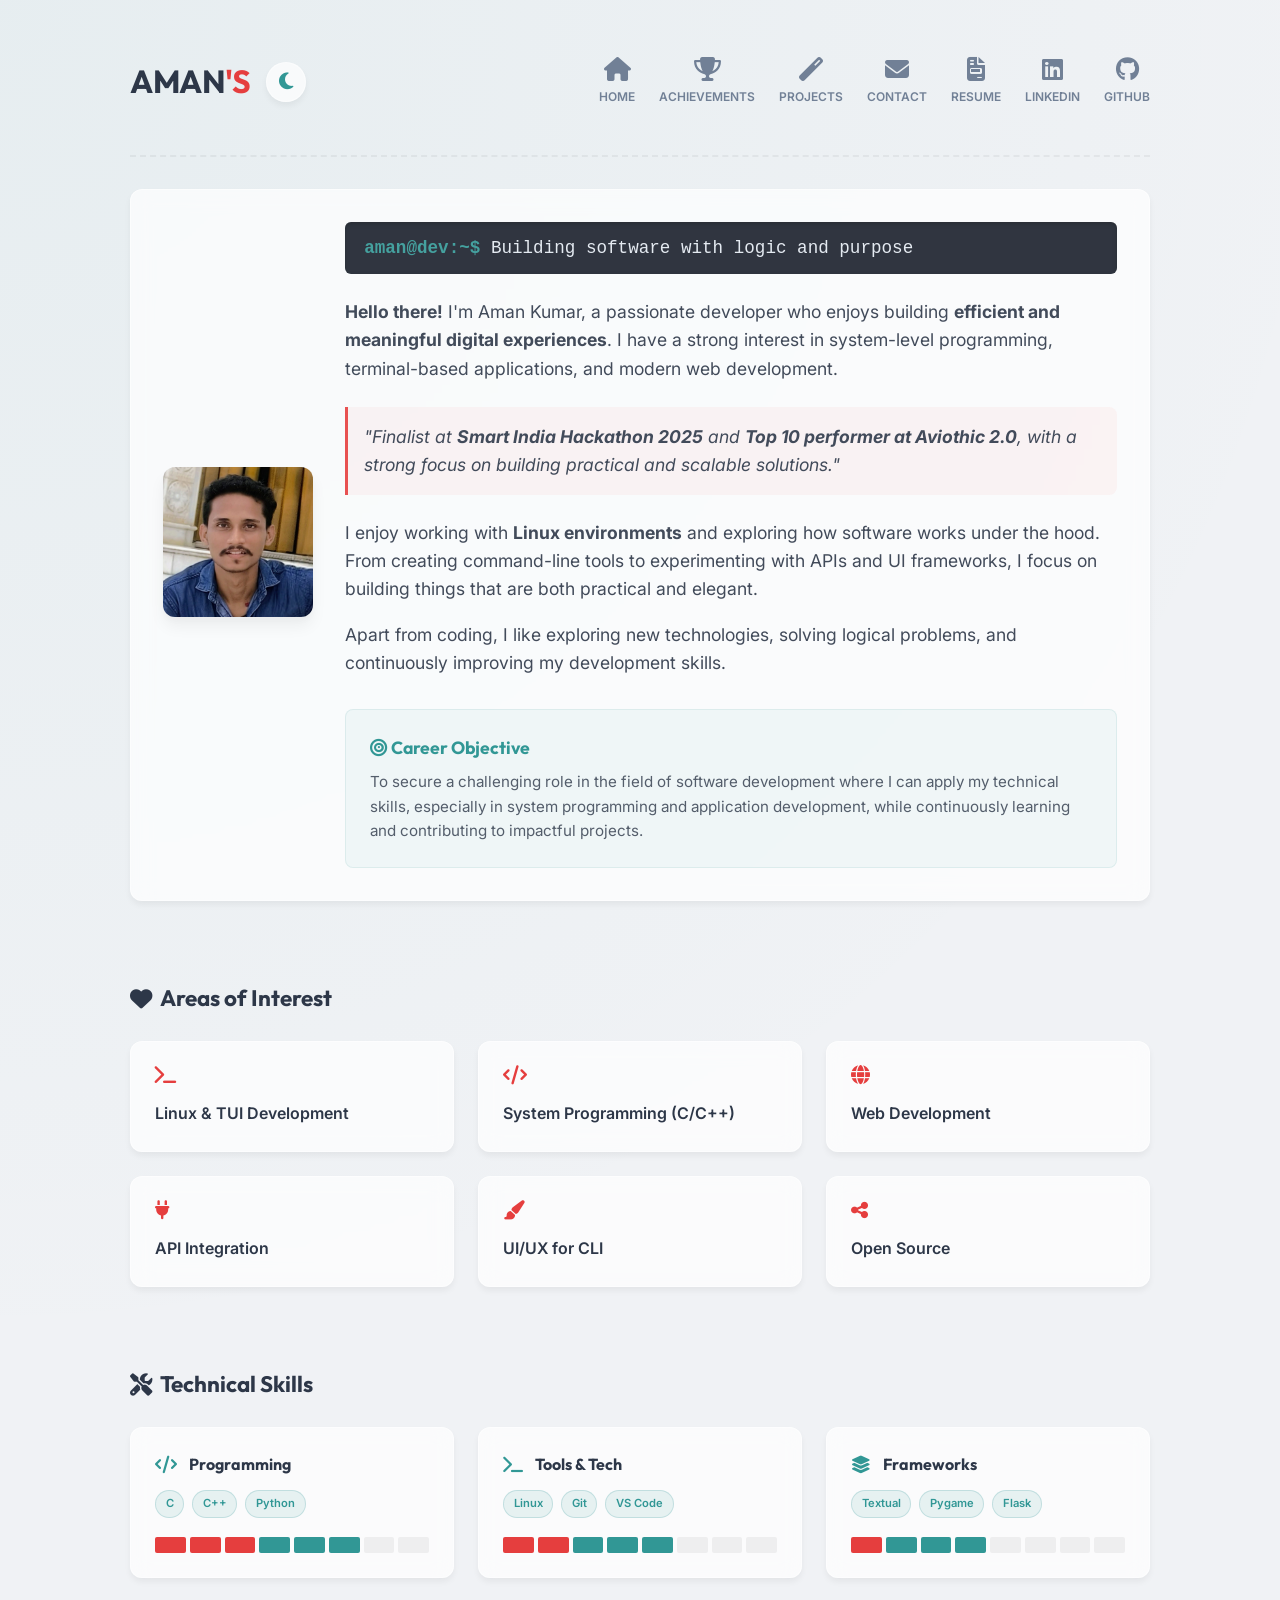
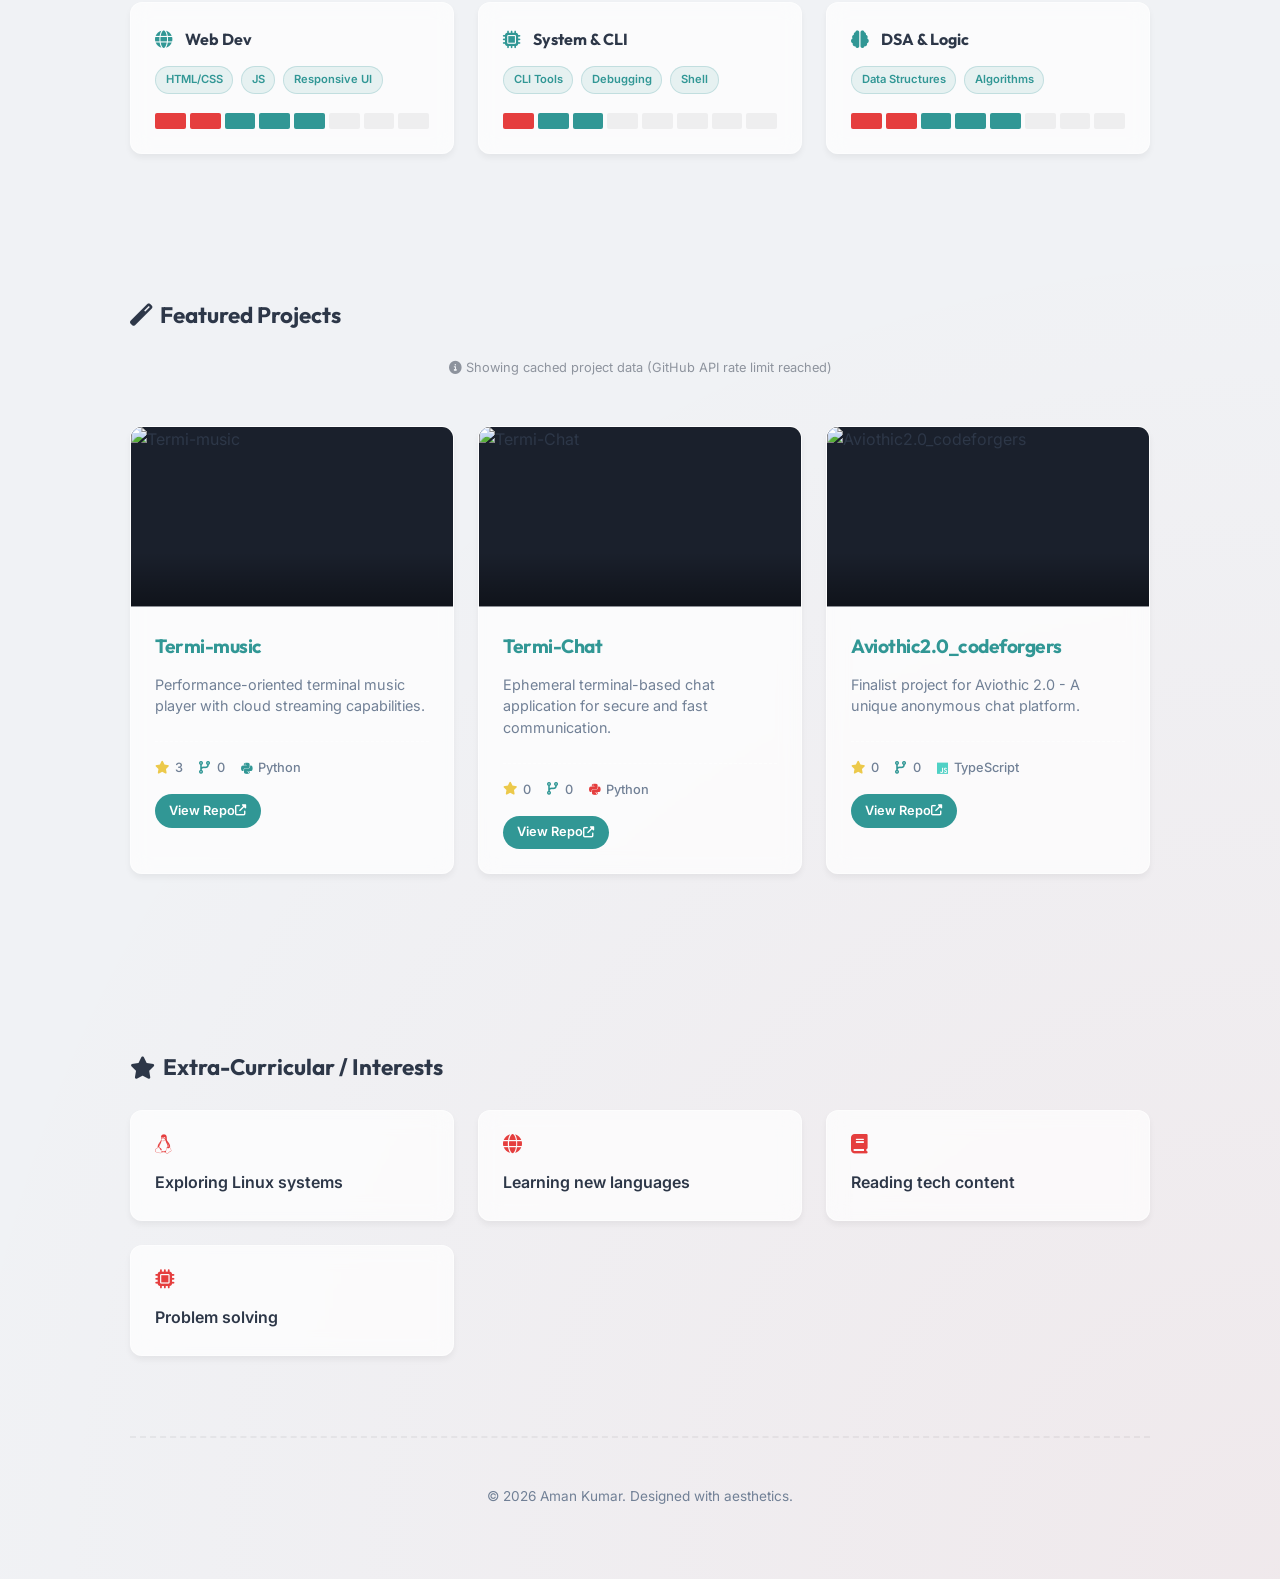
==== commit 6a9735f9: "Fix index.html syntax and add project fallback" ====
--- a/index.html
+++ b/index.html
@@ -318,113 +318,82 @@
             const username = 'Aman-codes0-0';
             
             try {
-                // Fetch all repos to sort them by stars manually
                 const response = await fetch(`https://api.github.com/users/${username}/repos?per_page=100`);
                 if (!response.ok) throw new Error('GitHub API request failed');
                 
                 const allRepos = await response.json();
-                
-                // List of explicit featured projects
-                const featuredRepoNames = ['Termi-music', 'LexAnalytica', 'Aviothic2.0_codeforgers'];
+                const featuredRepoNames = ['Termi-music', 'Termi-Chat', 'Aviothic2.0_codeforgers'];
                 const originalRepos = featuredRepoNames.map(name => 
                     allRepos.find(r => r.name.toLowerCase() === name.toLowerCase())
                 ).filter(Boolean);
                 
                 container.innerHTML = '';
-                
-                if (originalRepos.length === 0) {
-                    container.innerHTML = '<p class="error-msg">No public repositories found.</p>';
-                    return;
-                }
-
-                // Process each repo in parallel
-                const projectPromises = originalRepos.map(async (repo, index) => {
-                    const card = document.createElement('div');
-                    card.className = 'project-card glass-panel';
-                    card.style.animationDelay = `${index * 0.1}s`;
-                    
-                    const colors = ['#319795', '#e53e3e', '#4fd1c5', '#f87171', '#6366f1', '#a855f7'];
-                    const randomColor = colors[index % colors.length];
-                    const ogImageUrl = `https://opengraph.githubassets.com/1/${username}/${repo.name}`;
-                    
-                    // Fetch images from README
-                    let images = [ogImageUrl]; // Default to OG image
-                    try {
-                        const readmeResponse = await fetch(`https://api.github.com/repos/${username}/${repo.name}/readme`);
-                        if (readmeResponse.ok) {
-                            const readmeData = await readmeResponse.json();
-                            const content = atob(readmeData.content);
-                            
-                            // Regex to find images
-                            const imgRegex = /(?:!\[.*?\]\((.*?)\)|<img.*?src=["'](.*?)["'])/g;
-                            let match;
-                            const extractedImages = [];
-                            
-                            while ((match = imgRegex.exec(content)) !== null) {
-                                let imgUrl = match[1] || match[2];
-                                if (imgUrl && !imgUrl.startsWith('http')) {
-                                    // Resolve relative paths
-                                    imgUrl = `https://raw.githubusercontent.com/${username}/${repo.name}/${repo.default_branch || 'main'}/${imgUrl.replace(/^\.\//, '')}`;
-                                }
-                                if (imgUrl && !imgUrl.includes('.svg')) { // Skip icons/badges
-                                    extractedImages.push(imgUrl);
-                                }
-                            }
-                            
-                            if (extractedImages.length > 0) {
-                                images = extractedImages.slice(0, 5); // Max 5 images
-                            }
-                        }
-                    } catch (e) {
-                        console.warn(`Could not fetch README for ${repo.name}`, e);
-                    }
-
-                    let langIcon = 'fa-code';
-                    if (repo.language === 'Python') langIcon = 'fa-brands fa-python';
-                    else if (repo.language === 'JavaScript') langIcon = 'fa-brands fa-js';
-                    else if (repo.language === 'TypeScript') langIcon = 'fa-brands fa-js';
-                    else if (repo.language === 'C++') langIcon = 'fa-solid fa-c';
-                    else if (repo.language === 'HTML') langIcon = 'fa-brands fa-html5';
-                    else if (repo.language === 'CSS') langIcon = 'fa-brands fa-css3-alt';
-
-                    card.innerHTML = `
-                        <div class="project-image" id="slider-${repo.id}">
-                            <div class="slider-container">
-                                ${images.map(img => `<div class="slide"><img src="${img}" alt="${repo.name}" onerror="this.src='${ogImageUrl}'"></div>`).join('')}
-                            </div>
-                            ${images.length > 1 ? `
-                                <button class="slider-arrow arrow-prev" onclick="moveSlider('${repo.id}', -1)"><i class="fas fa-chevron-left"></i></button>
-                                <button class="slider-arrow arrow-next" onclick="moveSlider('${repo.id}', 1)"><i class="fas fa-chevron-right"></i></button>
-                                <div class="slider-dots">
-                                    ${images.map((_, i) => `<div class="dot ${i === 0 ? 'active' : ''}" onclick="setSlider('${repo.id}', ${i})"></div>`).join('')}
-                                </div>
-                            ` : ''}
-                        </div>
-                        <div class="project-content">
-                            <h3>${repo.name}</h3>
-                            <p class="client">${repo.description || 'Exploring code and building solutions. Check out the repository for more details.'}</p>
-                            <div class="project-stats">
-                                <span><i class="fas fa-star"></i> ${repo.stargazers_count}</span>
-                                <span><i class="fas fa-code-branch"></i> ${repo.forks_count}</span>
-                                ${repo.language ? `<span><i class="${langIcon}" style="color: ${randomColor}"></i> ${repo.language}</span>` : ''}
-                            </div>
-                            <div class="tags">
-                                <a href="${repo.html_url}" target="_blank" class="tag tag-primary">View Repo <i class="fas fa-external-link-alt" style="font-size: 0.7rem;"></i></a>
-                            </div>
-                        </div>
-                    `;
-                    container.appendChild(card);
-                    
-                    // Initialize state for this slider
-                    sliderStates[repo.id] = { current: 0, total: images.length };
-                });
-                
-                await Promise.all(projectPromises);
-                
+                if (originalRepos.length === 0) throw new Error('No repos found');
+                
+                renderProjects(originalRepos);
             } catch (error) {
                 console.error('Error fetching GitHub repos:', error);
-                container.innerHTML = `<div class="error-msg"><p>Failed to load projects.</p></div>`;
+                const fallbackRepos = [
+                    { name: 'Termi-music', html_url: 'https://github.com/Aman-codes0-0/Termi-music', stargazers_count: 3, forks_count: 0, language: 'Python', description: 'Performance-oriented terminal music player with cloud streaming capabilities.' },
+                    { name: 'Termi-Chat', html_url: 'https://github.com/Aman-codes0-0/Termi-Chat', stargazers_count: 0, forks_count: 0, language: 'Python', description: 'Ephemeral terminal-based chat application for secure and fast communication.' },
+                    { name: 'Aviothic2.0_codeforgers', html_url: 'https://github.com/Aman-codes0-0/Aviothic2.0_codeforgers', stargazers_count: 0, forks_count: 0, language: 'TypeScript', description: 'Finalist project for Aviothic 2.0 - A unique anonymous chat platform.' }
+                ];
+                container.innerHTML = '';
+                renderProjects(fallbackRepos, true);
             }
+        }
+
+
+
+        function renderProjects(repos, isFallback = false) {
+            const container = document.getElementById('github-projects');
+            const username = 'Aman-codes0-0';
+            
+            if (isFallback) {
+                const notice = document.createElement('p');
+                notice.style.gridColumn = '1/-1';
+                notice.style.textAlign = 'center';
+                notice.style.fontSize = '0.8rem';
+                notice.style.opacity = '0.5';
+                notice.style.marginBottom = '1rem';
+                notice.innerHTML = '<i class="fas fa-info-circle"></i> Showing cached project data (GitHub API rate limit reached)';
+                container.appendChild(notice);
+            }
+
+            repos.forEach((repo, index) => {
+                const card = document.createElement('div');
+                card.className = 'project-card glass-panel';
+                card.style.animationDelay = `${index * 0.1}s`;
+                
+                const colors = ['#319795', '#e53e3e', '#4fd1c5', '#f87171', '#6366f1', '#a855f7'];
+                const randomColor = colors[index % colors.length];
+                const ogImageUrl = `https://opengraph.githubassets.com/1/${username}/${repo.name}`;
+                
+                let langIcon = 'fa-code';
+                if (repo.language === 'Python') langIcon = 'fa-brands fa-python';
+                else if (repo.language === 'JavaScript') langIcon = 'fa-brands fa-js';
+                else if (repo.language === 'TypeScript') langIcon = 'fa-brands fa-js';
+                else if (repo.language === 'C++') langIcon = 'fa-solid fa-c';
+                
+                card.innerHTML = `
+                    <div class="project-image">
+                        <img src="${ogImageUrl}" alt="${repo.name}" style="width:100%; height:100%; object-fit:cover;">
+                    </div>
+                    <div class="project-content">
+                        <h3>${repo.name}</h3>
+                        <p class="client">${repo.description || 'Exploring code and building solutions.'}</p>
+                        <div class="project-stats">
+                            <span><i class="fas fa-star"></i> ${repo.stargazers_count}</span>
+                            <span><i class="fas fa-code-branch"></i> ${repo.forks_count}</span>
+                            ${repo.language ? `<span><i class="${langIcon}" style="color: ${randomColor}"></i> ${repo.language}</span>` : ''}
+                        </div>
+                        <div class="tags">
+                            <a href="${repo.html_url}" target="_blank" class="tag tag-primary">View Repo <i class="fas fa-external-link-alt" style="font-size: 0.7rem;"></i></a>
+                        </div>
+                    </div>
+                `;
+                container.appendChild(card);
+            });
         }
 
         const sliderStates = {};
--- a/style.css
+++ b/style.css
@@ -442,9 +442,11 @@
 }
 
 .skill-card:hover {
-    transform: translateY(-10px) scale(1.02);
+    transform: translateY(-15px) scale(1.05) rotateX(2deg) rotateY(2deg);
     border-color: var(--primary-color);
-    box-shadow: 0 10px 30px rgba(79, 209, 197, 0.2);
+    box-shadow: 0 30px 60px rgba(0, 0, 0, 0.5), 
+                0 0 30px rgba(79, 209, 197, 0.4);
+    z-index: 50;
 }
 
 [data-theme="dark"] .skill-card:hover {
@@ -498,16 +500,18 @@
 }
 
 .project-card:hover {
-    transform: translateY(-10px) scale(1.02);
+    transform: translateY(-20px) scale(1.05) rotateX(2deg) rotateY(2deg);
     border-color: var(--primary-color);
-    box-shadow: 0 0 20px rgba(79, 209, 197, 0.2), 
-                0 0 40px rgba(79, 209, 197, 0.1);
+    box-shadow: 0 40px 80px rgba(0, 0, 0, 0.6), 
+                0 0 40px rgba(79, 209, 197, 0.5);
+    z-index: 50;
+    perspective: 1000px;
 }
 
 [data-theme="dark"] .project-card:hover {
-    box-shadow: 0 0 25px rgba(79, 209, 197, 0.4), 
-                0 0 50px rgba(79, 209, 197, 0.1);
-    background: rgba(15, 23, 42, 0.9);
+    box-shadow: 0 30px 60px rgba(0, 0, 0, 0.8), 
+                0 0 40px rgba(79, 209, 197, 0.6);
+    background: rgba(15, 23, 42, 0.95);
 }
 
 .project-image {
@@ -929,9 +933,11 @@
 }
 
 .interest-item:hover, .area-item:hover {
-    transform: translateY(-10px) scale(1.02);
+    transform: translateY(-15px) scale(1.05) rotateX(2deg) rotateY(2deg);
     border-color: var(--accent-red);
-    box-shadow: 0 10px 30px rgba(229, 62, 62, 0.2);
+    box-shadow: 0 30px 60px rgba(0, 0, 0, 0.5), 
+                0 0 30px rgba(229, 62, 62, 0.4);
+    z-index: 50;
 }
 
 [data-theme="dark"] .interest-item:hover, [data-theme="dark"] .area-item:hover {
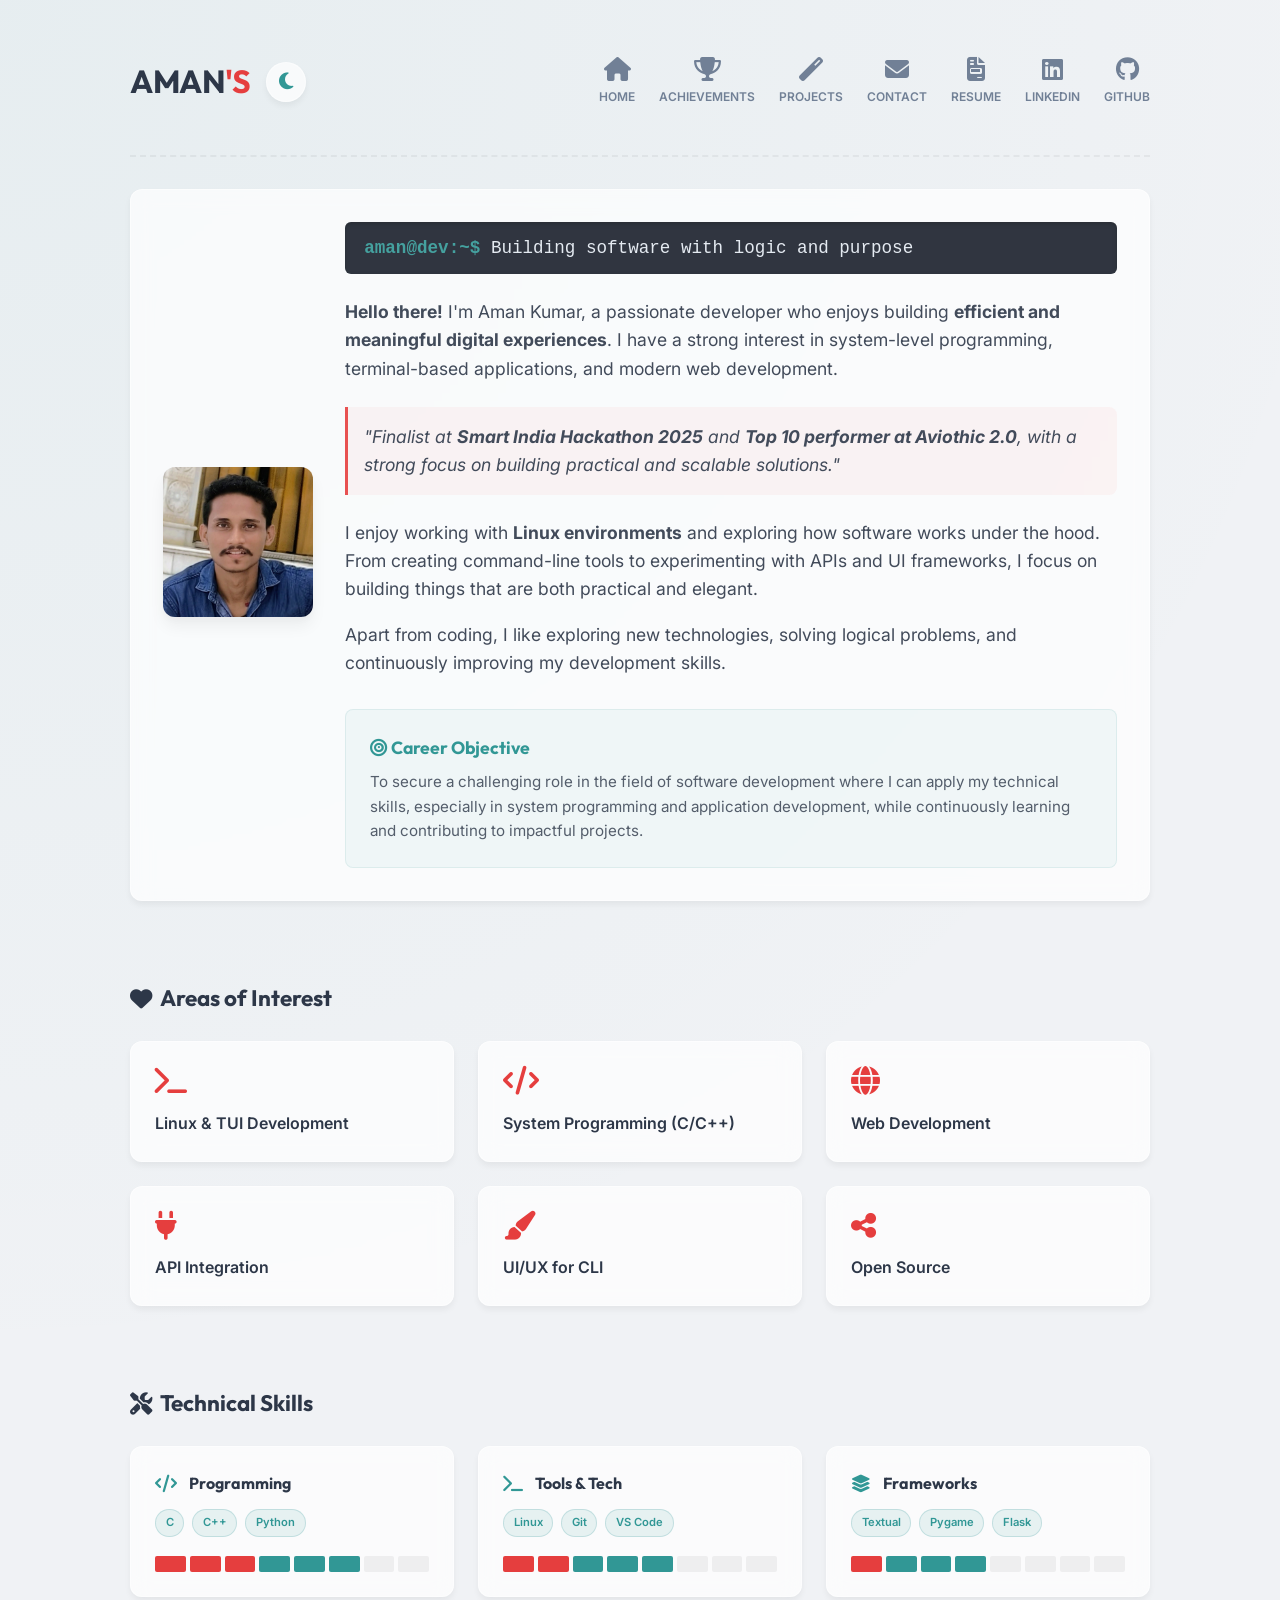
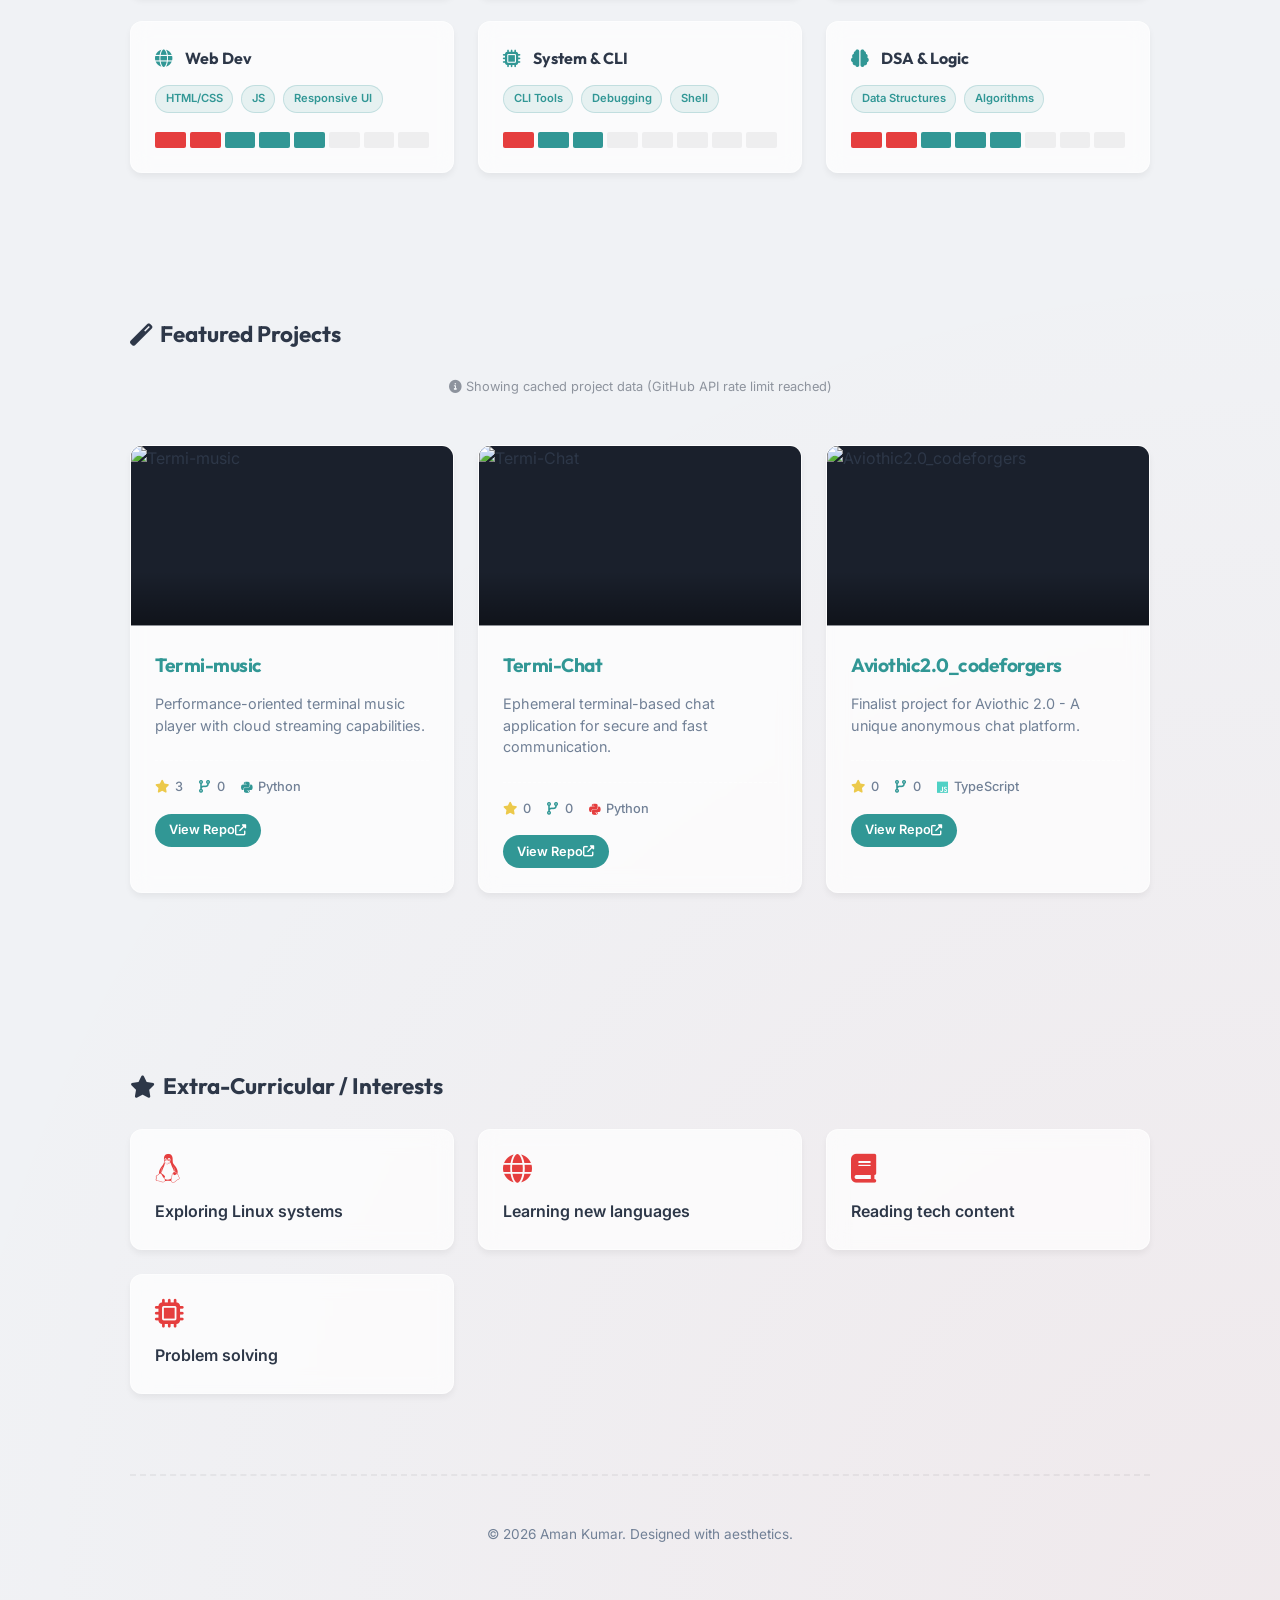
==== commit ae047d43: "Optimize portfolio for mobile responsiveness and fix areas of interest grid" ====
--- a/index.html
+++ b/index.html
@@ -45,7 +45,12 @@
                     <i class="fas fa-sun"></i>
                 </button>
             </div>
-            <nav class="main-nav">
+            <button class="menu-toggle" id="menu-toggle" aria-label="Toggle navigation">
+                <span></span>
+                <span></span>
+                <span></span>
+            </button>
+            <nav class="main-nav" id="main-nav">
                 <ul>
                     <li><a href="index.html" class="nav-item"><i class="fas fa-home"></i><span>HOME</span></a></li>
                     <li><a href="achievements.html" class="nav-item"><i class="fas fa-trophy"></i><span>ACHIEVEMENTS</span></a></li>
@@ -273,12 +278,33 @@
             </div>
         </section>
 
-        <!-- Footer Section -->
         <footer>
             <p>&copy; 2026 Aman Kumar. Designed with aesthetics.</p>
         </footer>
     </div>
     <script>
+        // Hamburger Menu Toggle
+        const menuToggle = document.getElementById('menu-toggle');
+        const mainNav = document.getElementById('main-nav');
+
+        if (menuToggle && mainNav) {
+            menuToggle.addEventListener('click', () => {
+                menuToggle.classList.toggle('active');
+                mainNav.classList.toggle('active');
+                document.body.style.overflow = mainNav.classList.contains('active') ? 'hidden' : 'auto';
+            });
+
+            // Close menu when a nav item is clicked
+            const navItems = mainNav.querySelectorAll('.nav-item');
+            navItems.forEach(item => {
+                item.addEventListener('click', () => {
+                    menuToggle.classList.remove('active');
+                    mainNav.classList.remove('active');
+                    document.body.style.overflow = 'auto';
+                });
+            });
+        }
+
         // Theme Management
         const themeToggle = document.getElementById('theme-toggle');
         const currentTheme = localStorage.getItem('theme');
--- a/style.css
+++ b/style.css
@@ -12,6 +12,11 @@
     --shadow-hover: 0 20px 25px rgba(0, 0, 0, 0.1), 0 10px 10px rgba(0, 0, 0, 0.04);
     --transition: all 0.3s cubic-bezier(0.25, 0.8, 0.25, 1);
     --header-dashed: rgba(0, 0, 0, 0.05);
+    /* Fluid Typography */
+    --fs-h1: clamp(2rem, 8vw, 3.5rem);
+    --fs-h2: clamp(1.5rem, 6vw, 2.2rem);
+    --fs-h3: clamp(1.2rem, 4vw, 1.5rem);
+    --fs-body: clamp(0.95rem, 2vw, 1.1rem);
 }
 
 [data-theme="dark"] {
@@ -121,6 +126,10 @@
 }
 
 
+h1 { font-size: var(--fs-h1); }
+h2 { font-size: var(--fs-h2); }
+h3 { font-size: var(--fs-h3); }
+
 h1,
 h2,
 h3,
@@ -170,6 +179,15 @@
     border-radius: 12px;
     box-shadow: var(--shadow-sm);
     transition: var(--transition);
+    /* Backdrop filter fallback */
+    background: var(--card-bg);
+}
+
+@supports not (backdrop-filter: blur(10px)) {
+    .glass-panel {
+        background: var(--bg-color);
+        opacity: 0.95;
+    }
 }
 
 .glass-panel:hover {
@@ -265,12 +283,37 @@
     display: flex;
     align-items: center;
     gap: 1rem;
+    flex: 1;
 }
 
 .logo h1 {
     font-size: 2rem;
     font-weight: 700;
     letter-spacing: -0.5px;
+}
+
+/* Hamburger Menu Toggle */
+.menu-toggle {
+    display: none;
+    flex-direction: column;
+    justify-content: space-around;
+    width: 30px;
+    height: 25px;
+    background: transparent;
+    border: none;
+    cursor: pointer;
+    padding: 0;
+    z-index: 1001;
+}
+
+.menu-toggle span {
+    width: 30px;
+    height: 3px;
+    background: var(--text-color);
+    border-radius: 10px;
+    transition: all 0.3s linear;
+    position: relative;
+    transform-origin: 1px;
 }
 
 .main-nav ul {
@@ -301,6 +344,65 @@
 .nav-item:hover i {
     transform: translateY(-3px);
     color: var(--accent-red);
+}
+
+/* Mobile Nav Styles */
+@media (max-width: 768px) {
+    .menu-toggle {
+        display: flex;
+    }
+
+    .main-nav {
+        position: fixed;
+        top: 0;
+        right: -100%;
+        width: 80%;
+        height: 100vh;
+        background: var(--bg-color);
+        backdrop-filter: blur(20px);
+        -webkit-backdrop-filter: blur(20px);
+        z-index: 1000;
+        display: flex;
+        justify-content: center;
+        align-items: center;
+        transition: right 0.4s ease;
+        box-shadow: -10px 0 30px rgba(0, 0, 0, 0.1);
+        border-left: 1px solid var(--border-color);
+    }
+
+    .main-nav.active {
+        right: 0;
+    }
+
+    .main-nav ul {
+        flex-direction: column;
+        align-items: center;
+        gap: 2.5rem;
+    }
+
+    .nav-item {
+        font-size: 1rem;
+        flex-direction: row;
+        gap: 1rem;
+    }
+
+    .nav-item i {
+        font-size: 1.8rem;
+    }
+
+    /* Menu Toggle Animation */
+    .menu-toggle.active span:nth-child(1) {
+        transform: rotate(45deg);
+    }
+
+    .menu-toggle.active span:nth-child(2) {
+        opacity: 0;
+        transform: translateX(20px);
+    }
+
+    .menu-toggle.active span:nth-child(3) {
+        transform: rotate(-45deg);
+    }
 }
 
 /* Hero Section */
@@ -393,7 +495,7 @@
 
 .skills-grid {
     display: grid;
-    grid-template-columns: repeat(3, 1fr);
+    grid-template-columns: repeat(auto-fit, minmax(300px, 1fr));
     gap: 1.5rem;
 }
 
@@ -484,7 +586,7 @@
 
 .projects-grid {
     display: grid;
-    grid-template-columns: repeat(3, 1fr);
+    grid-template-columns: repeat(auto-fit, minmax(320px, 1fr));
     gap: 2rem 1.5rem;
 }
 
@@ -769,16 +871,8 @@
 
 @media (max-width: 768px) {
     .header {
-        flex-direction: column;
-        text-align: center;
-        gap: 2rem;
-        padding-bottom: 2rem;
-    }
-
-    .main-nav ul {
-        flex-wrap: wrap;
-        justify-content: center;
-        gap: 1.2rem;
+        padding: 1rem 0;
+        gap: 1rem;
     }
 
     .hero {
@@ -792,10 +886,6 @@
         height: 130px;
     }
 
-    .interest-list, .areas-list {
-        grid-template-columns: 1fr;
-    }
-
     .section-header h2 {
         font-size: 1.2rem;
     }
@@ -821,10 +911,6 @@
 
     .nav-item span {
         font-size: 0.65rem;
-    }
-
-    .skills-grid, .projects-grid {
-        grid-template-columns: 1fr;
     }
 
     .bio p {
@@ -916,7 +1002,7 @@
 
 .interest-list, .areas-list {
     display: grid;
-    grid-template-columns: repeat(3, 1fr);
+    grid-template-columns: repeat(auto-fit, minmax(250px, 1fr));
     gap: 1.5rem;
 }
 
@@ -946,7 +1032,7 @@
 
 .interest-item i, .area-item i {
     color: var(--accent-red);
-    font-size: 1.2rem;
+    font-size: 1.8rem;
 }
 
 .skills-category {
@@ -1119,3 +1205,93 @@
         gap: 2rem !important;
     }
 }
+
+/* Resume Page Specifics */
+.resume-card {
+    padding: clamp(1.5rem, 5vw, 3rem);
+    margin-bottom: 3rem;
+}
+
+.resume-header {
+    display: flex;
+    justify-content: space-between;
+    align-items: flex-start;
+    margin-bottom: 2rem;
+    border-bottom: 1px solid var(--border-color);
+    padding-bottom: 1.5rem;
+}
+
+@media (max-width: 600px) {
+    .resume-header {
+        flex-direction: column;
+        gap: 1.5rem;
+        text-align: center;
+        align-items: center;
+    }
+}
+
+.resume-name {
+    font-size: clamp(1.8rem, 6vw, 2.5rem);
+    margin-bottom: 0.5rem;
+}
+
+.resume-title {
+    font-size: 1.1rem;
+    color: var(--primary-color);
+}
+
+.resume-grid-container {
+    display: grid;
+    grid-template-columns: 1fr 2fr;
+    gap: 3rem;
+}
+
+@media (max-width: 850px) {
+    .resume-grid-container {
+        grid-template-columns: 1fr;
+        gap: 2rem;
+    }
+}
+
+.resume-section-title {
+    color: var(--primary-color);
+    margin-bottom: 1.2rem;
+    text-transform: uppercase;
+    font-size: 0.9rem;
+    letter-spacing: 1px;
+    display: flex;
+    align-items: center;
+    gap: 0.5rem;
+}
+
+.resume-item {
+    margin-bottom: 2rem;
+}
+
+/* Achievement/Project Card Specifics */
+.cert-card {
+    padding: 1.5rem;
+    border: 1px solid var(--primary-color);
+    background: rgba(49, 151, 149, 0.05);
+    border-radius: 12px;
+    display: flex;
+    flex-direction: column;
+    gap: 1.2rem;
+}
+
+.cert-title {
+    font-size: 1.1rem;
+    color: var(--text-color);
+}
+
+.cert-placeholder {
+    width: 100%;
+    height: 100px;
+    border: 1px dashed var(--border-color);
+    border-radius: 8px;
+    display: flex;
+    justify-content: center;
+    align-items: center;
+    background: rgba(0,0,0,0.1);
+    cursor: pointer;
+}
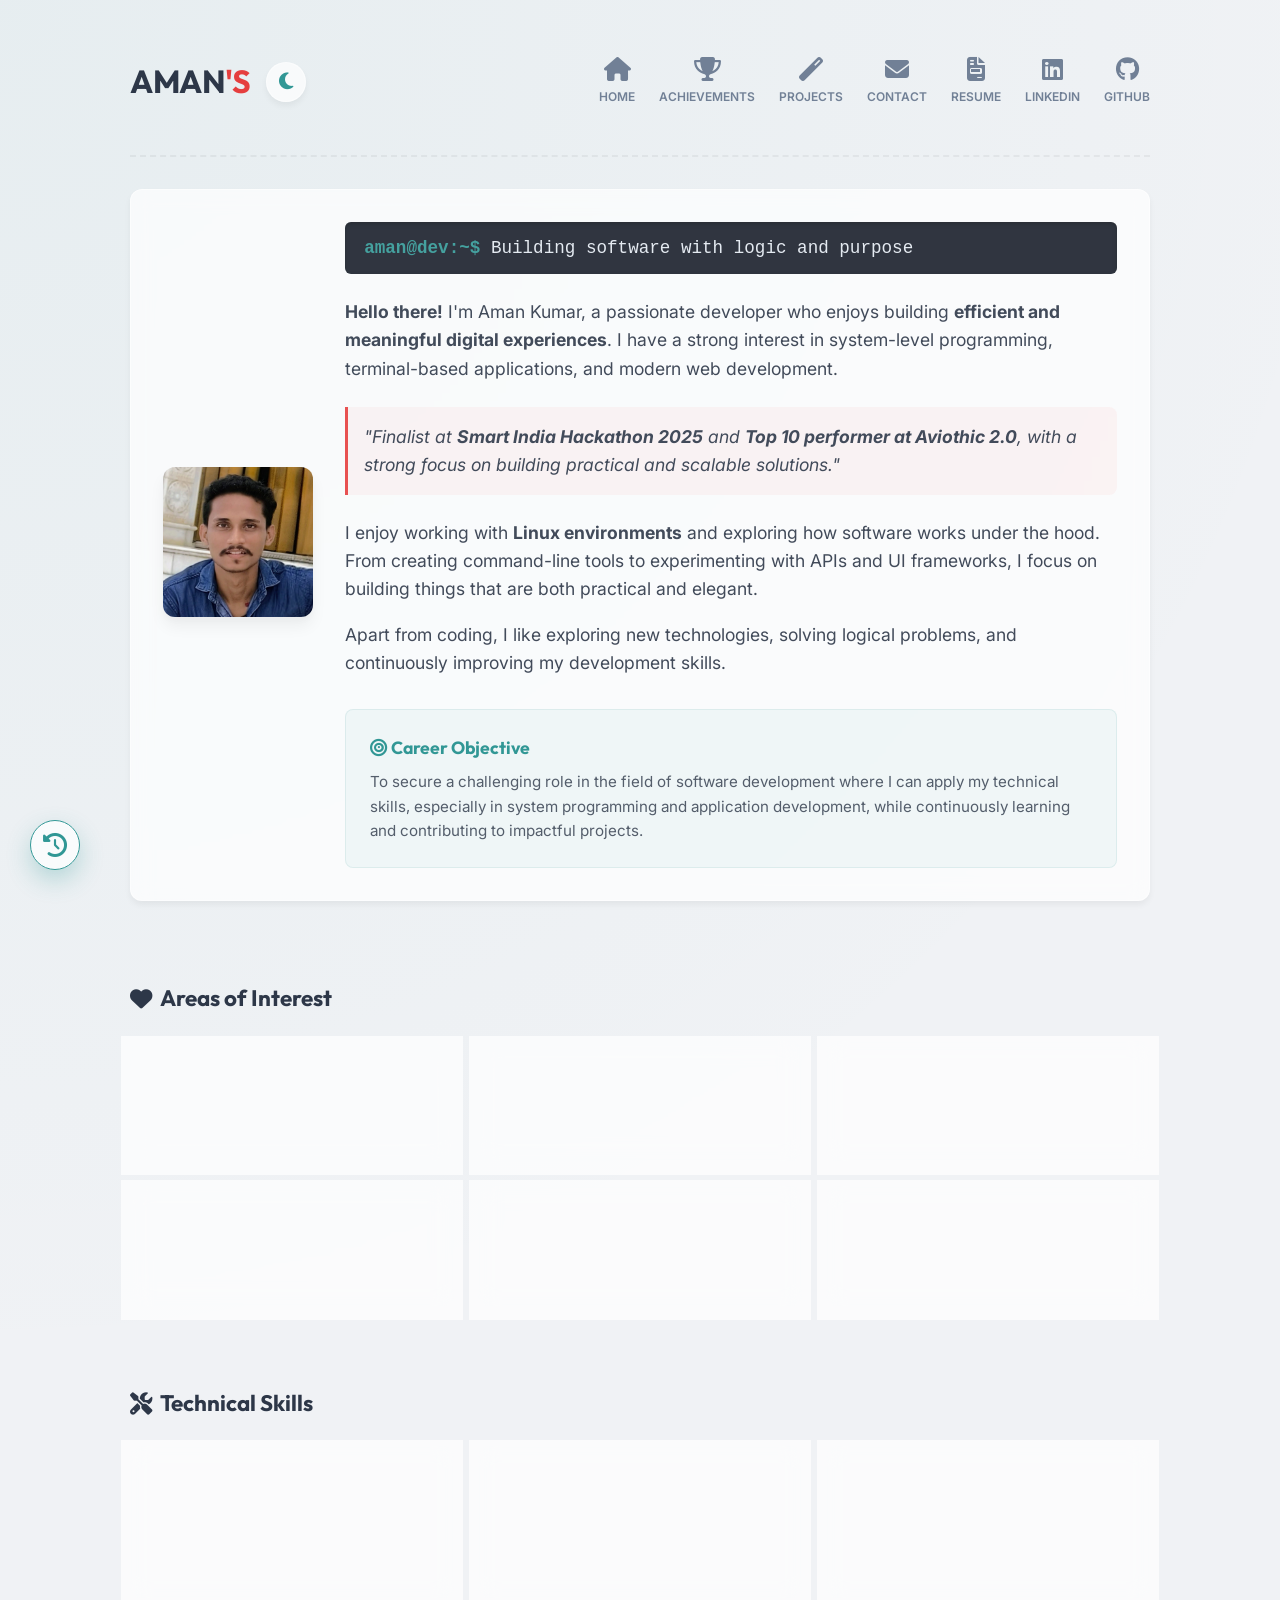
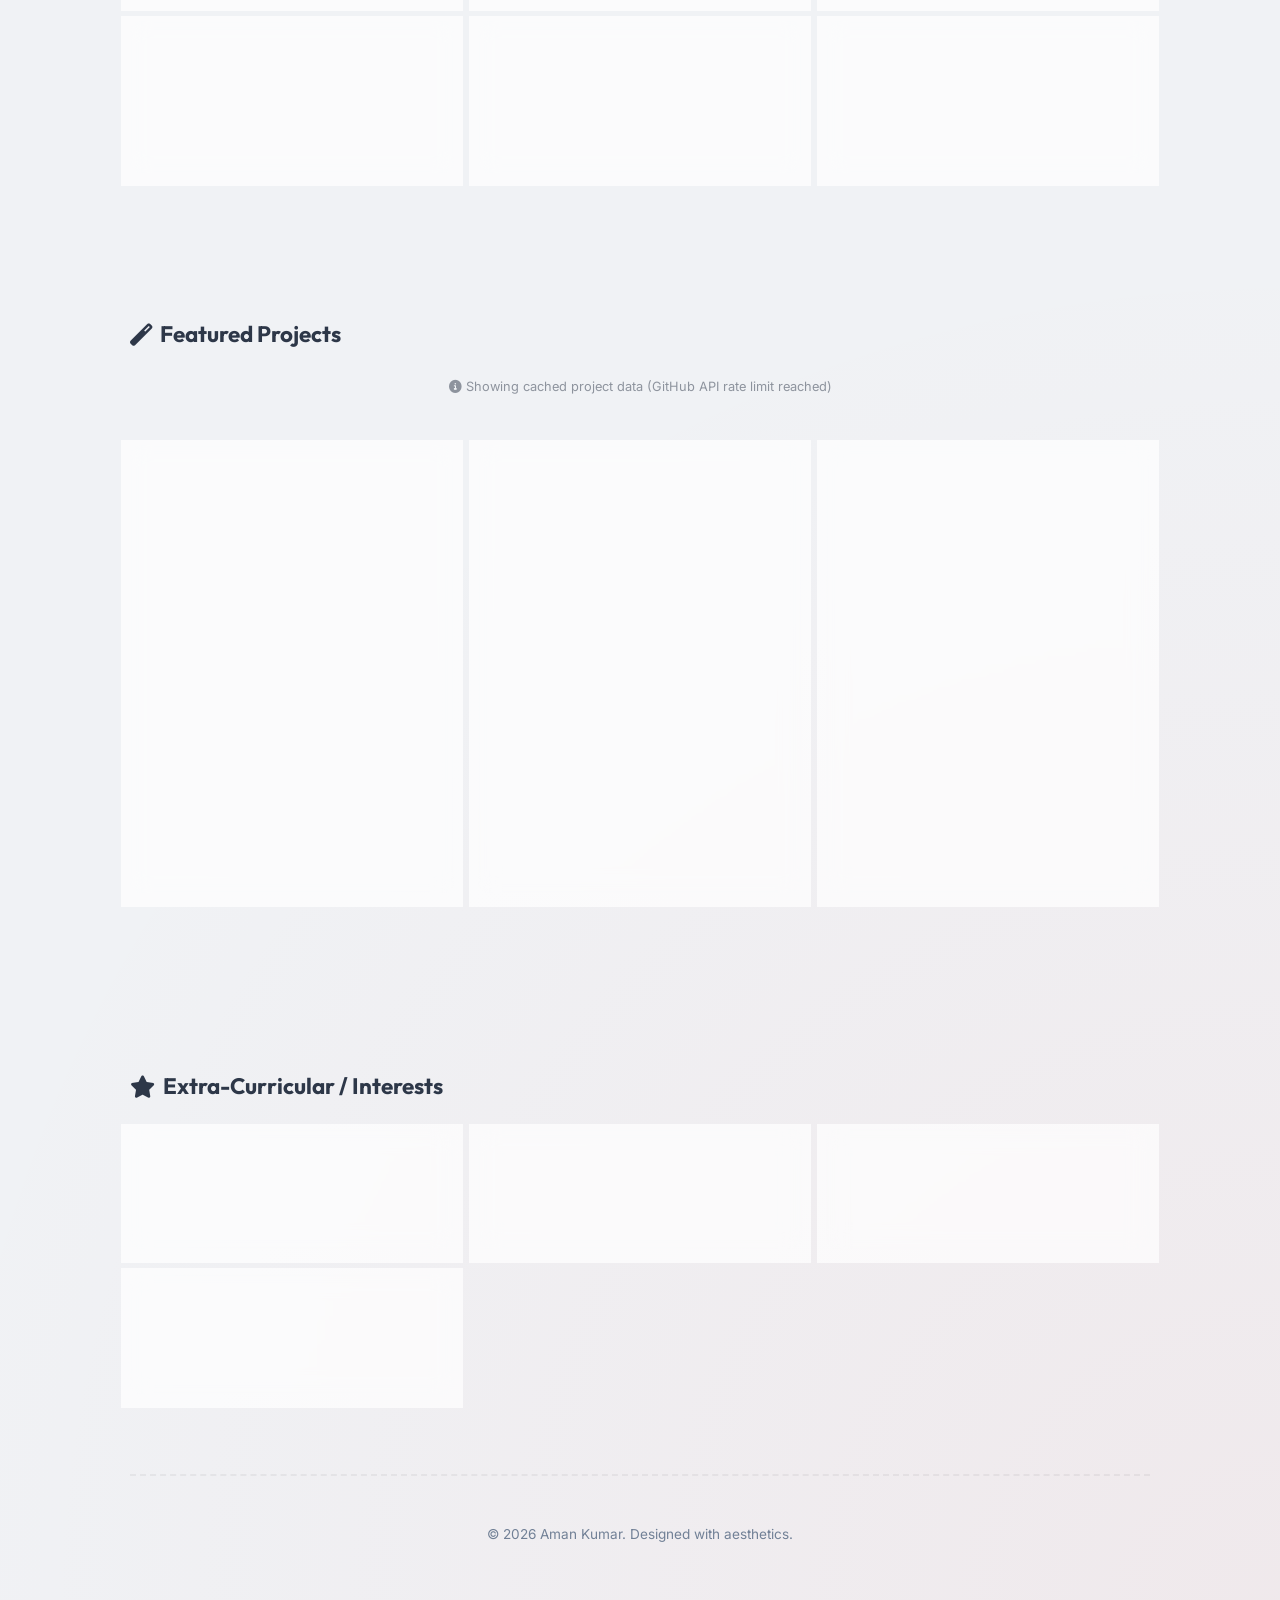
==== commit a06995ee: "Add Time Machine button to all pages" ====
--- a/index.html
+++ b/index.html
@@ -68,7 +68,7 @@
         <section class="hero glass-panel">
             <div class="profile-image-container">
                 <!-- Image will be generated and placed here -->
-                <img src="aman.jpeg" alt="Profile Picture" class="profile-pic" id="profileImg"
+                <img src="source/aman.jpeg" alt="Profile Picture" class="profile-pic" id="profileImg"
                     onerror="this.src='https://placehold.co/150x150/eff1f5/4c4f69?text=Profile'">
             </div>
             <div class="bio">
@@ -446,6 +446,12 @@
             });
         }
     </script>
+
+    <!-- Time Machine Button -->
+    <a href="https://aman-codes0-0.github.io/aman_portfolio/" target="_blank" class="time-machine-btn" aria-label="View Old Portfolio">
+        <i class="fas fa-history"></i>
+        <span class="tooltip">Travel to V1 Portfolio</span>
+    </a>
 </body>
 
 </html>
--- a/style.css
+++ b/style.css
@@ -1295,3 +1295,68 @@
     background: rgba(0,0,0,0.1);
     cursor: pointer;
 }
+
+/* Time Machine Floating Button */
+.time-machine-btn {
+    position: fixed;
+    bottom: 30px;
+    left: 30px;
+    width: 50px;
+    height: 50px;
+    border-radius: 50%;
+    background: var(--card-bg);
+    backdrop-filter: blur(10px);
+    -webkit-backdrop-filter: blur(10px);
+    border: 1px solid var(--primary-color);
+    color: var(--primary-color);
+    display: flex;
+    justify-content: center;
+    align-items: center;
+    font-size: 1.5rem;
+    box-shadow: 0 10px 25px rgba(49, 151, 149, 0.3);
+    z-index: 1000;
+    cursor: pointer;
+    transition: all 0.4s cubic-bezier(0.175, 0.885, 0.32, 1.275);
+    text-decoration: none;
+}
+.time-machine-btn:hover {
+    transform: translateY(-5px) rotate(-15deg);
+    background: var(--primary-color);
+    color: white;
+    box-shadow: 0 15px 35px rgba(49, 151, 149, 0.5), 0 0 20px rgba(49, 151, 149, 0.5);
+}
+.time-machine-btn .tooltip {
+    position: absolute;
+    left: 70px;
+    background: var(--card-bg);
+    color: var(--text-color);
+    padding: 0.5rem 1rem;
+    border-radius: 8px;
+    font-size: 0.85rem;
+    font-weight: 600;
+    white-space: nowrap;
+    border: 1px solid var(--primary-color);
+    opacity: 0;
+    visibility: hidden;
+    transform: translateX(-10px);
+    transition: all 0.3s ease;
+    box-shadow: var(--shadow-md);
+    font-family: 'Outfit', sans-serif;
+}
+.time-machine-btn:hover .tooltip {
+    opacity: 1;
+    visibility: visible;
+    transform: translateX(0);
+}
+@media (max-width: 768px) {
+    .time-machine-btn {
+        bottom: 20px;
+        left: 20px;
+        width: 45px;
+        height: 45px;
+        font-size: 1.2rem;
+    }
+    .time-machine-btn .tooltip {
+        display: none;
+    }
+}
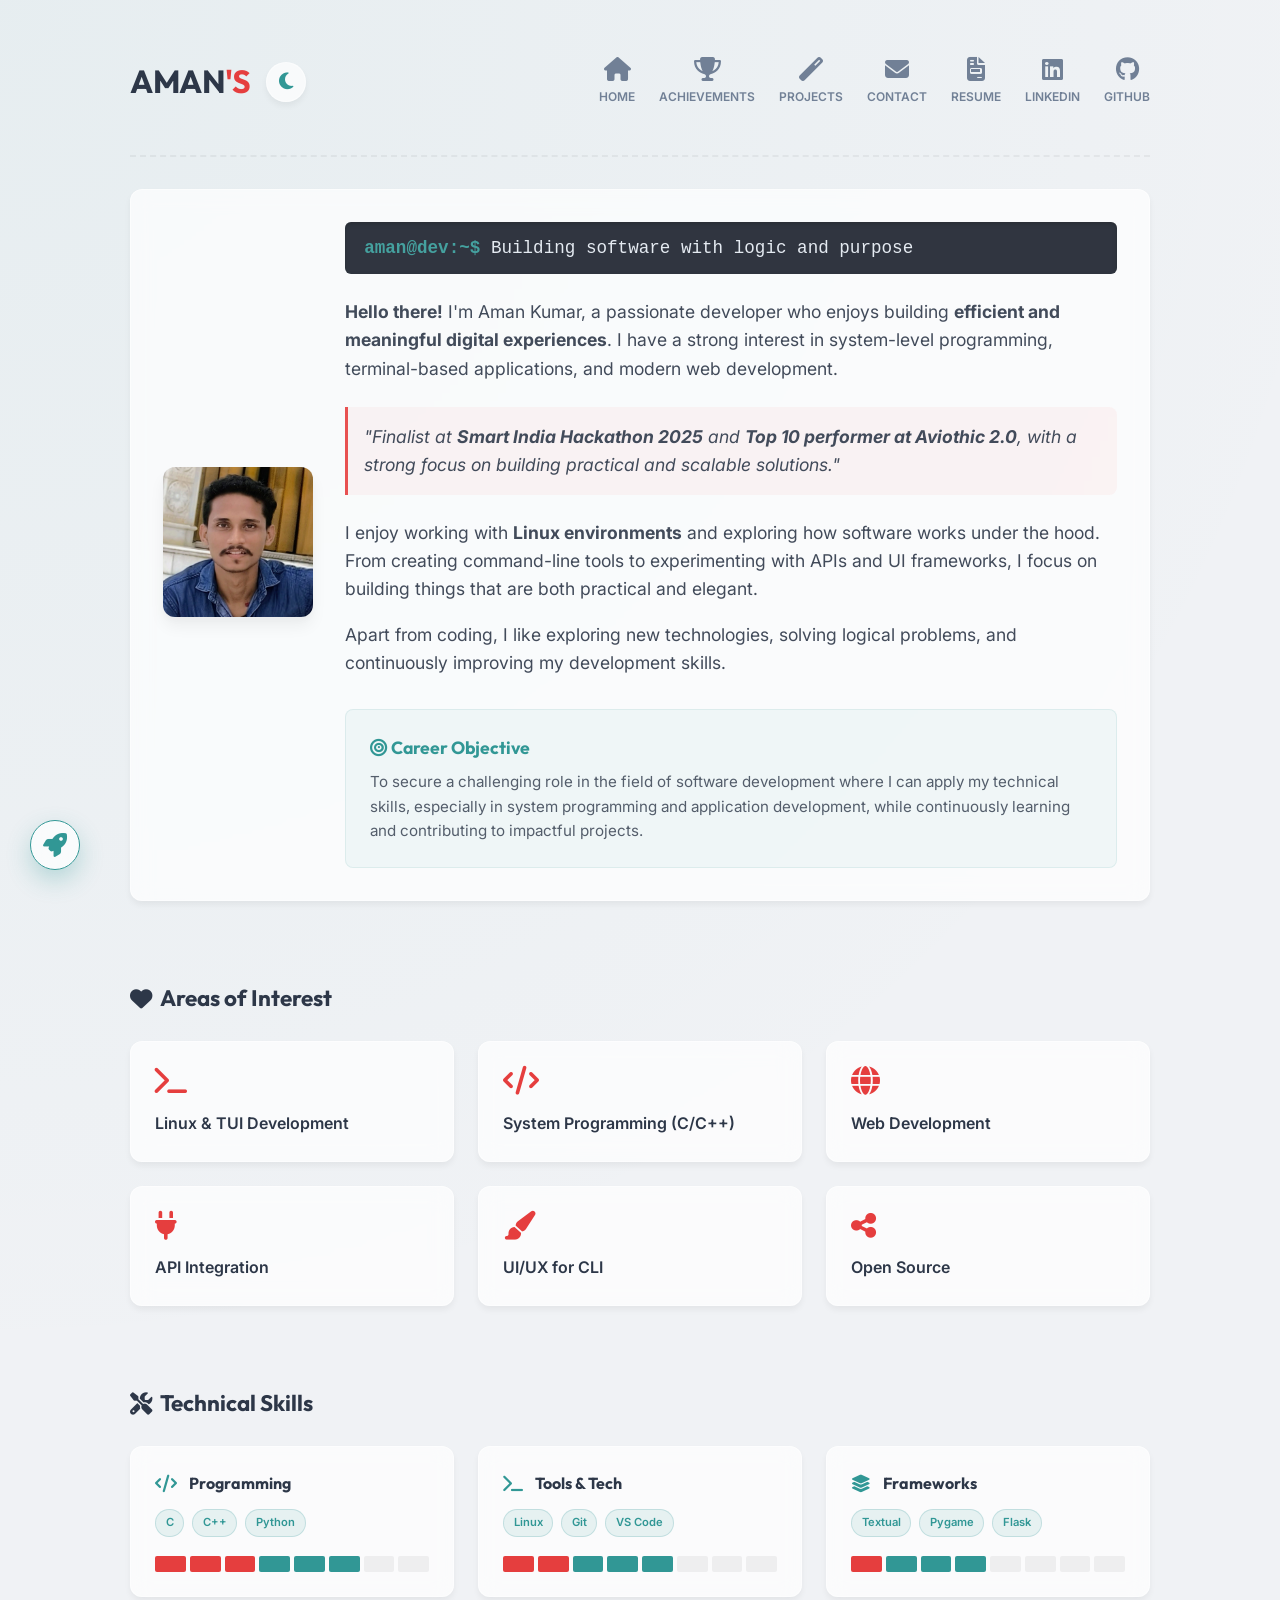
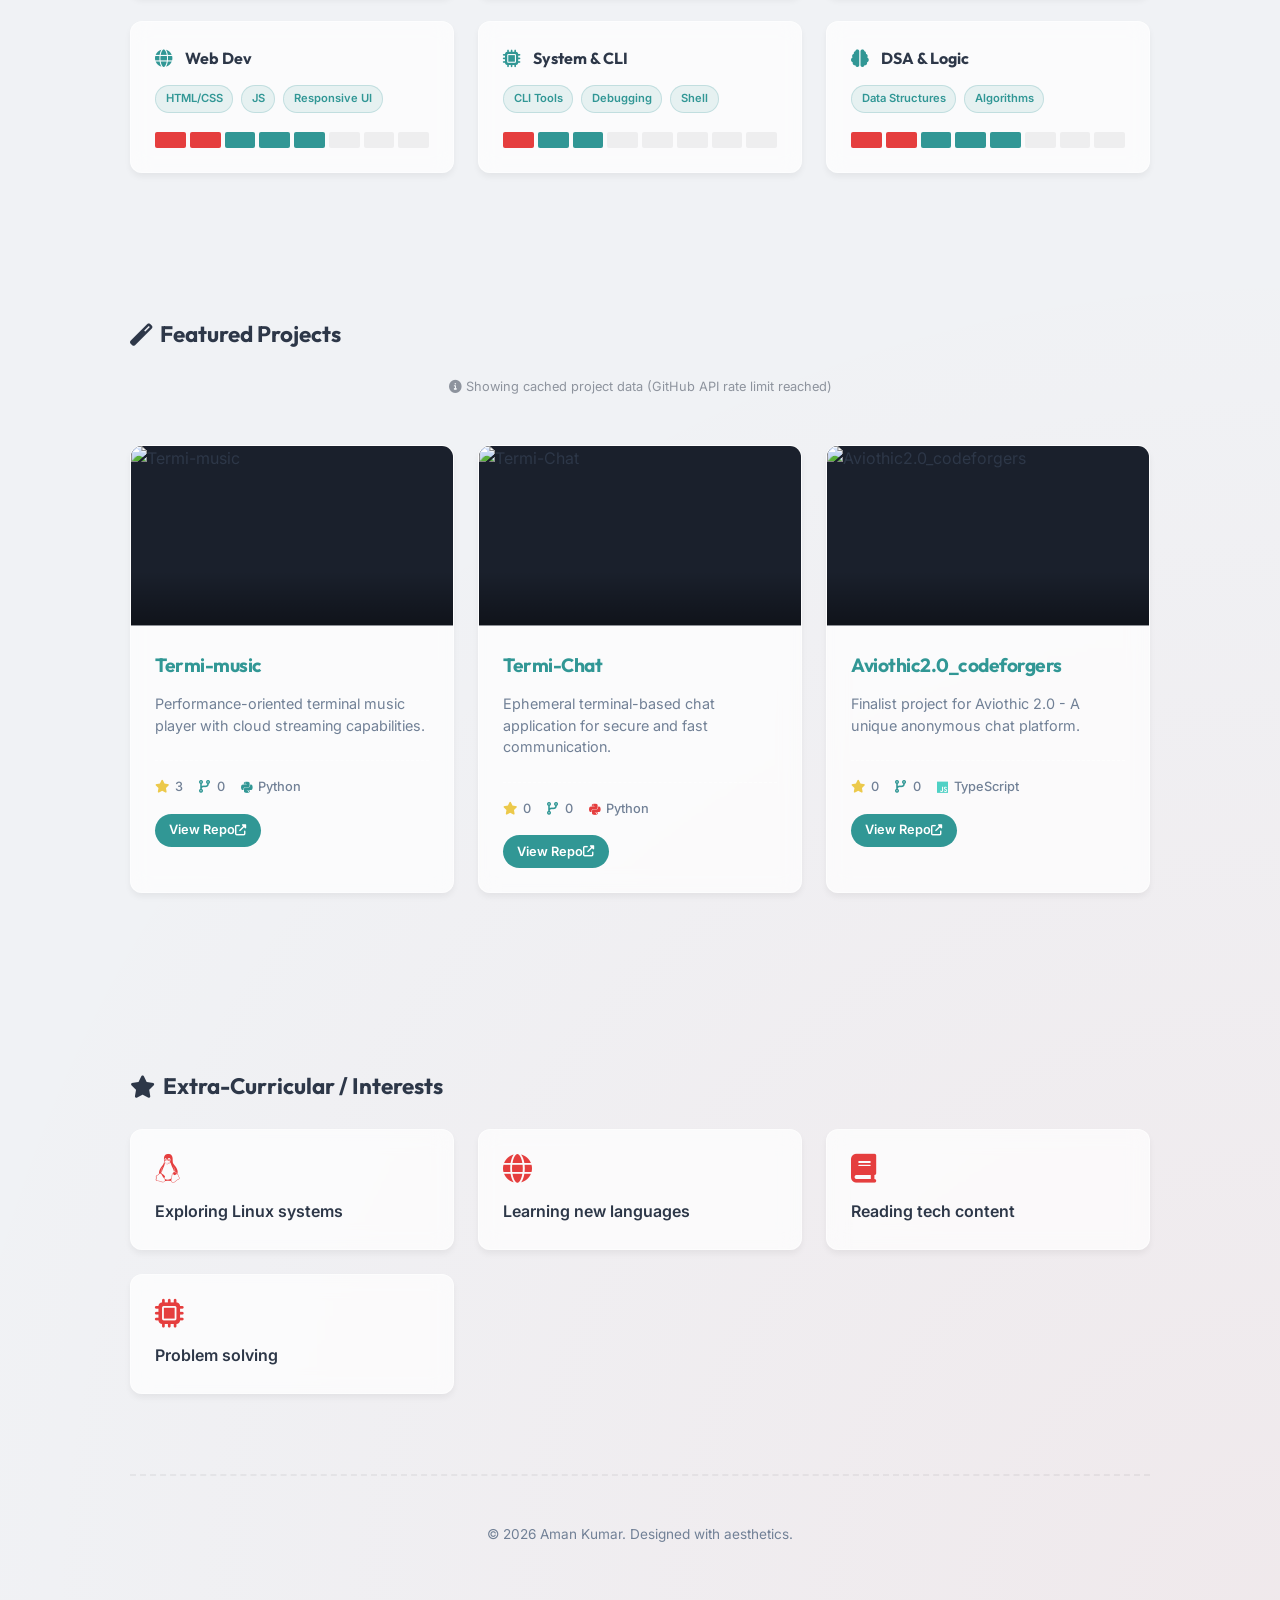
==== commit 049feab3: "Update floating button text to indicate New Portfolio" ====
--- a/index.html
+++ b/index.html
@@ -448,9 +448,9 @@
     </script>
 
     <!-- Time Machine Button -->
-    <a href="https://aman-codes0-0.github.io/aman_portfolio/" target="_blank" class="time-machine-btn" aria-label="View Old Portfolio">
-        <i class="fas fa-history"></i>
-        <span class="tooltip">Travel to V1 Portfolio</span>
+    <a href="https://aman-codes0-0.github.io/aman_portfolio/" target="_blank" class="time-machine-btn" aria-label="View New Portfolio">
+        <i class="fas fa-rocket"></i>
+        <span class="tooltip">View My New Portfolio!</span>
     </a>
 </body>
 
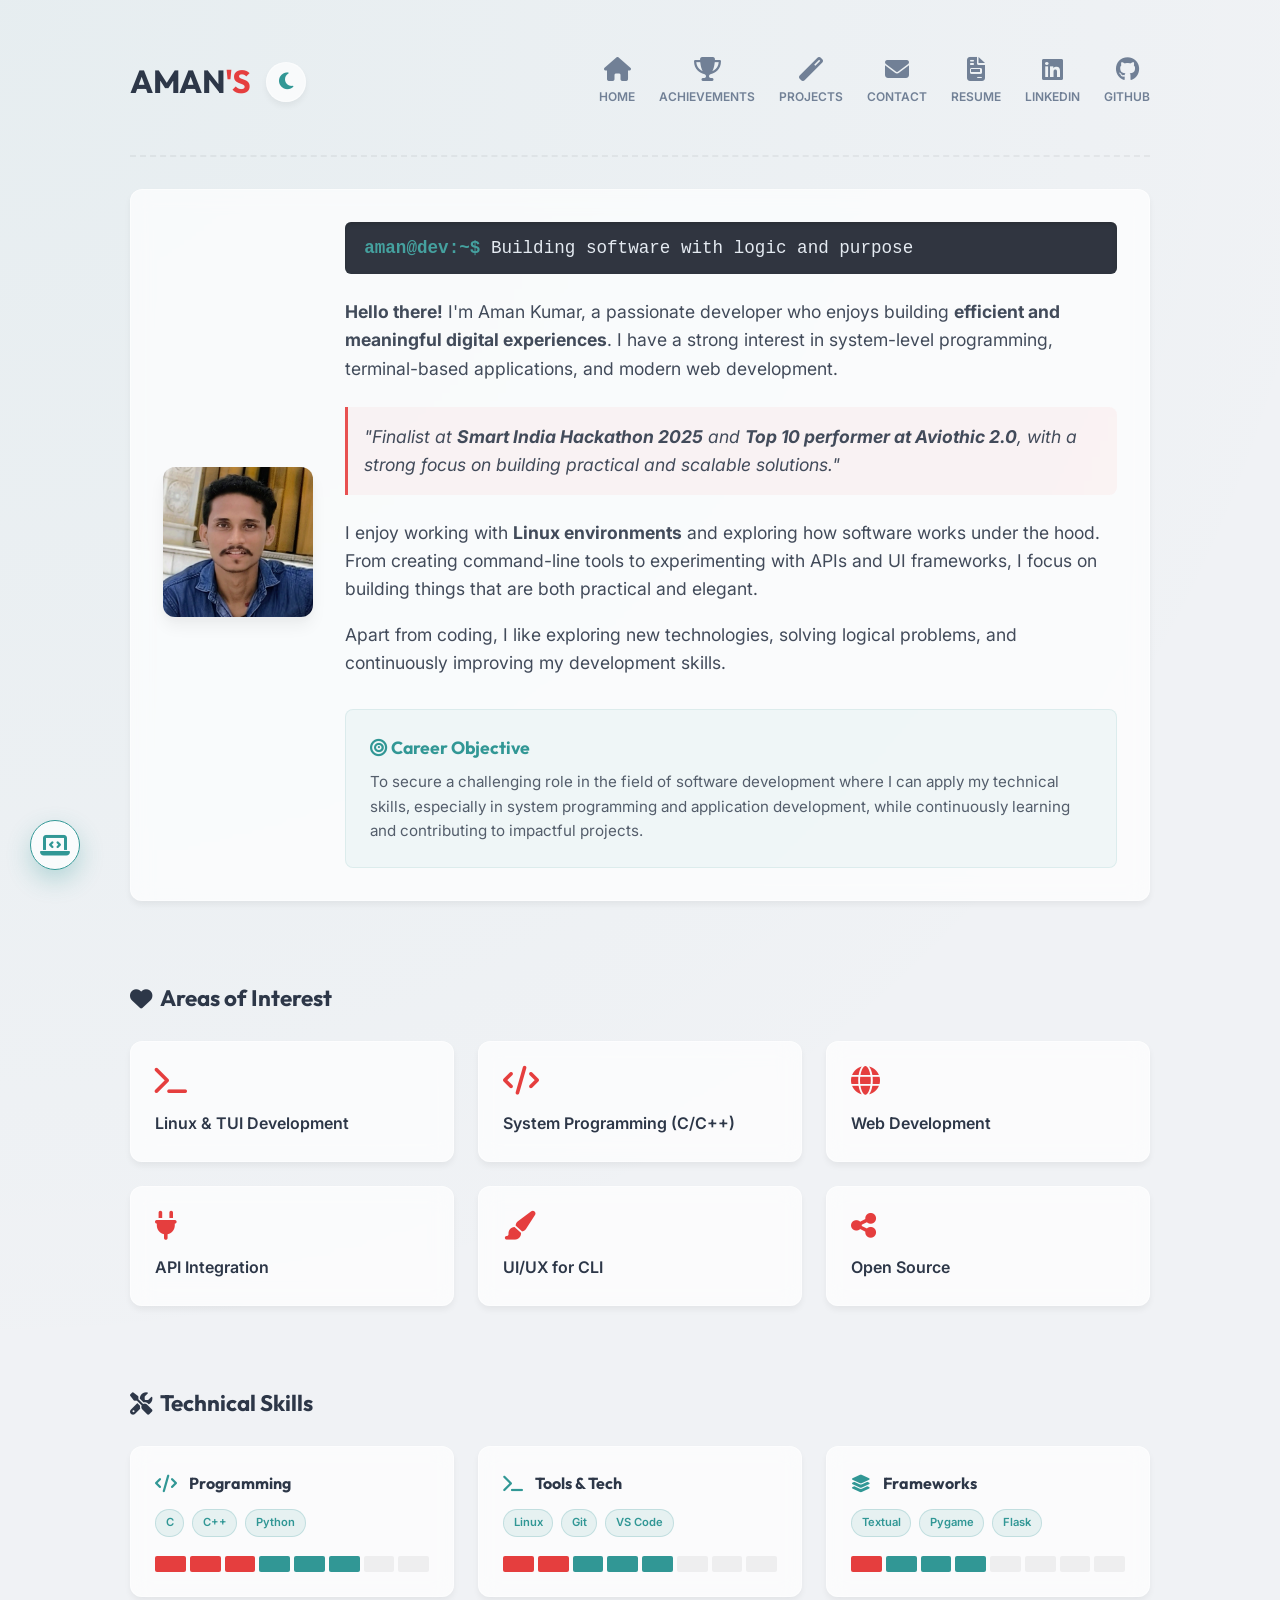
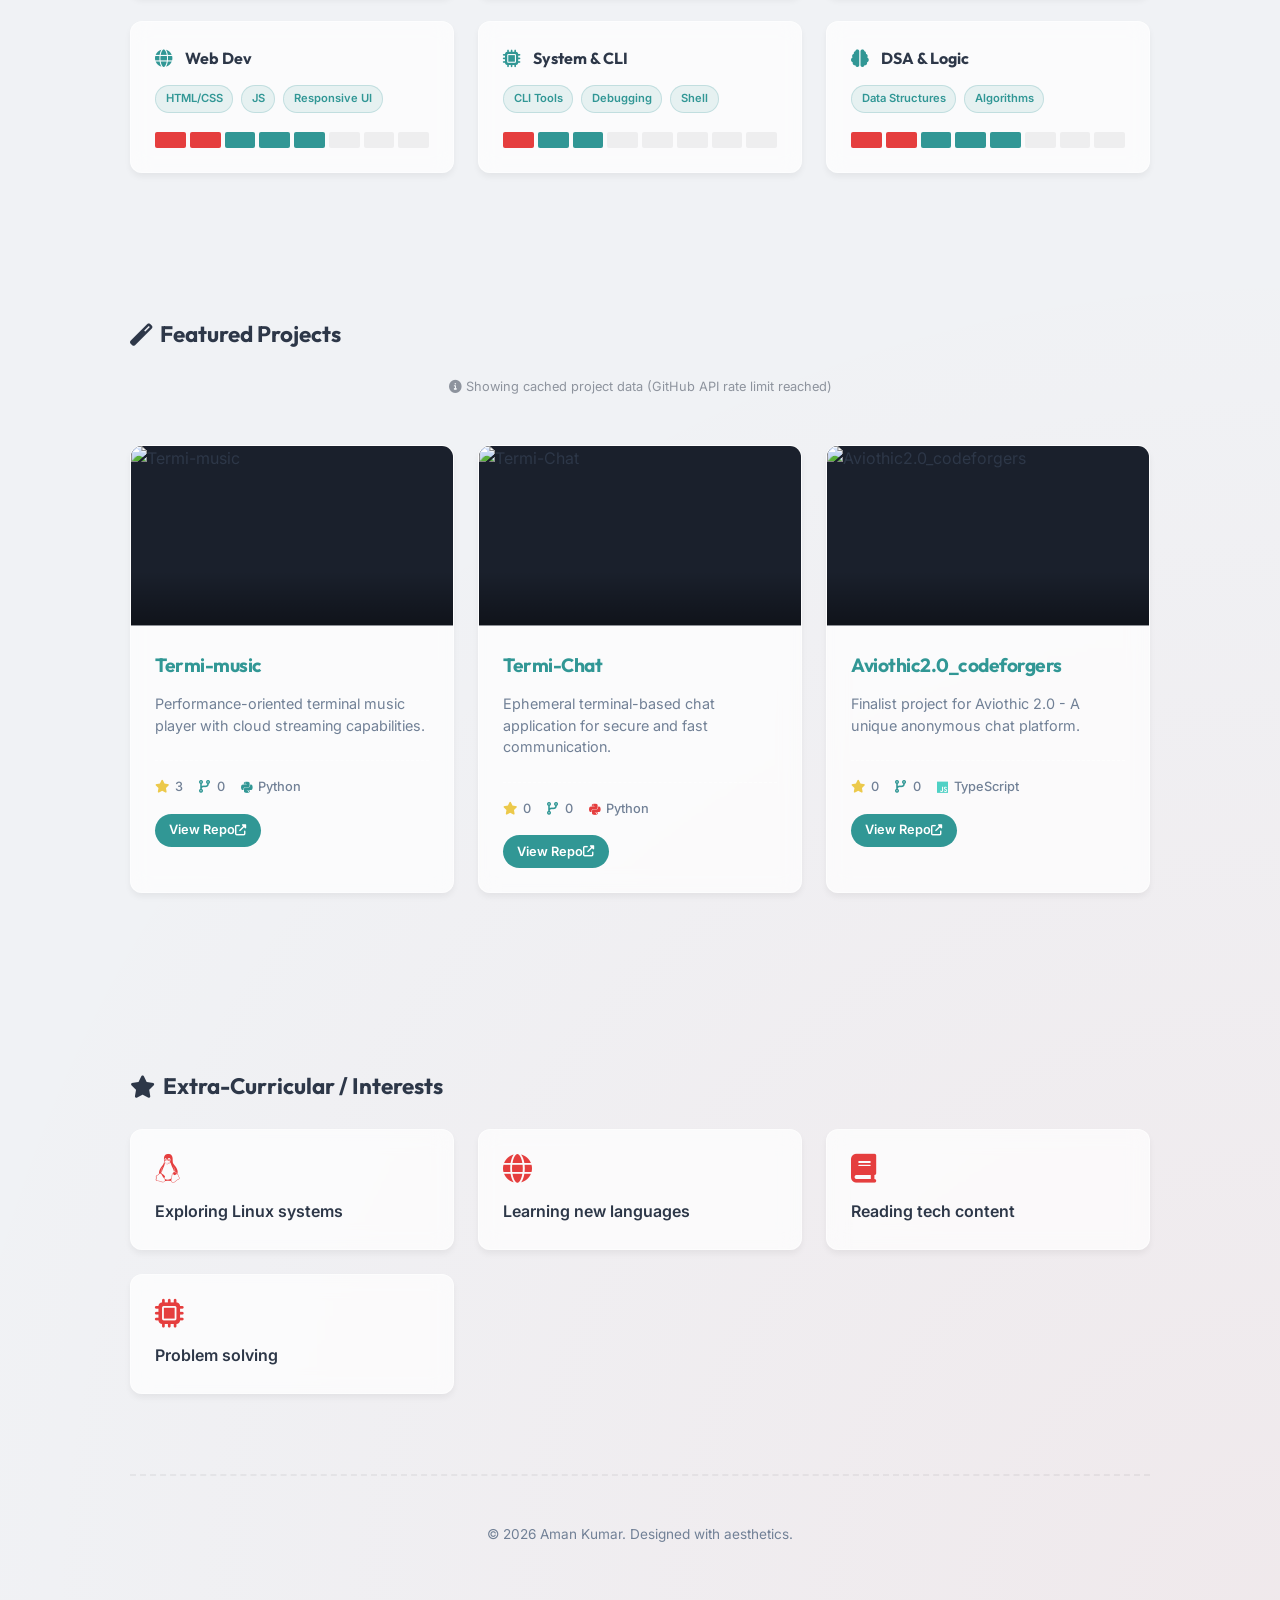
==== commit 9d05915e: "Update floating button icon to laptop-code" ====
--- a/index.html
+++ b/index.html
@@ -449,7 +449,7 @@
 
     <!-- Time Machine Button -->
     <a href="https://aman-codes0-0.github.io/aman_portfolio/" target="_blank" class="time-machine-btn" aria-label="View New Portfolio">
-        <i class="fas fa-rocket"></i>
+        <i class="fas fa-laptop-code"></i>
         <span class="tooltip">View My New Portfolio!</span>
     </a>
 </body>
